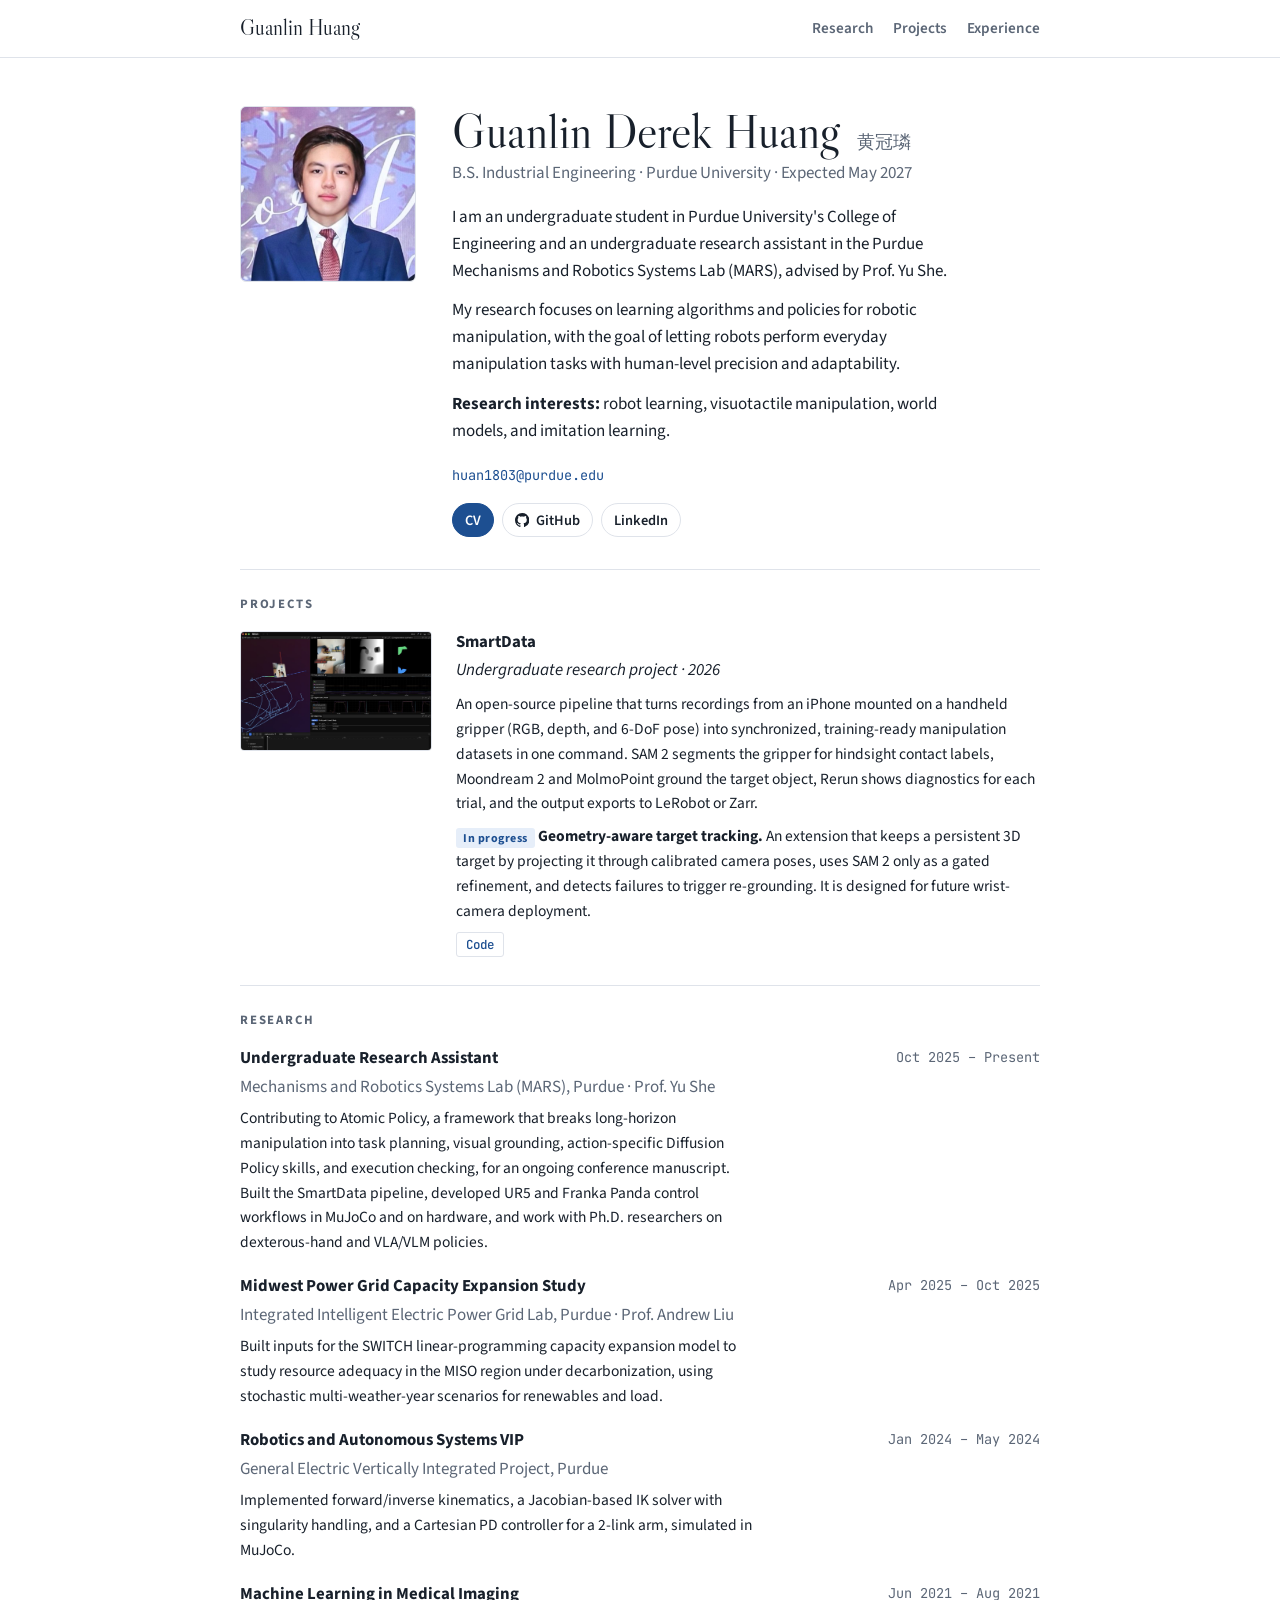
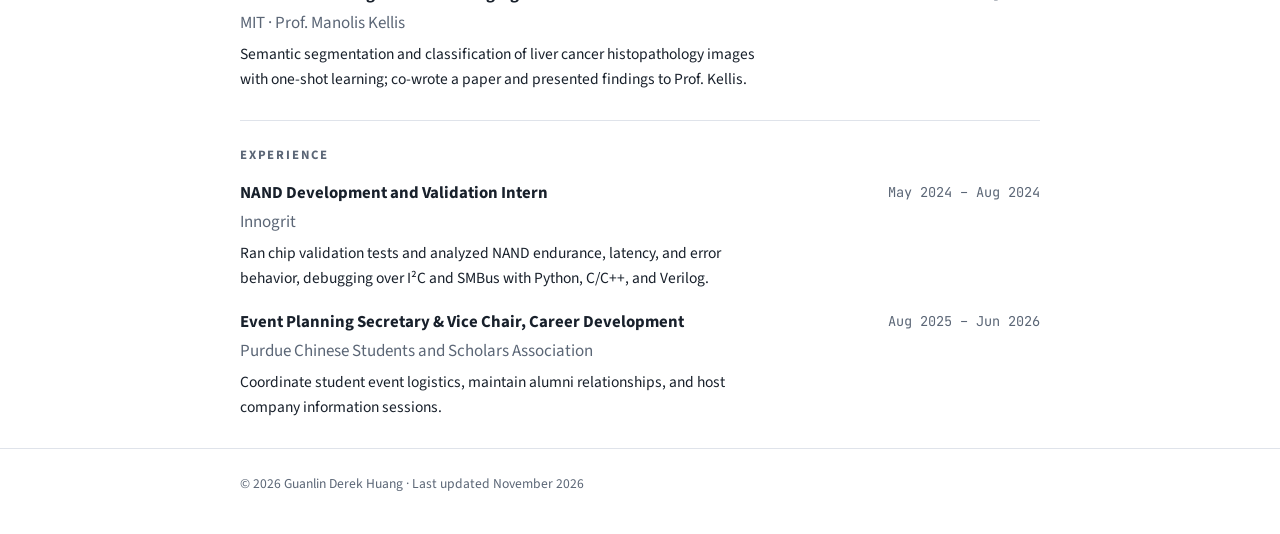
==== index.html @ 4635c509 "Update site from 2026 resume and add SmartData extension Co-Authored-By: Claude Opus 5.5 <noreply@an" ====
<!doctype html>
<html lang="en">
<head>
<meta charset="utf-8">
<meta name="viewport" content="width=device-width, initial-scale=1, viewport-fit=cover">
<title>Guanlin Huang</title>
<meta name="claude:viewport-fit-sides" content="cover">
<meta name="description" content="Guanlin Derek Huang, undergraduate researcher at Purdue working on robot learning for manipulation.">
<link rel="preconnect" href="https://fonts.googleapis.com">
<link rel="preconnect" href="https://fonts.gstatic.com" crossorigin>
<link rel="stylesheet" href="https://fonts.googleapis.com/css2?family=Libre+Caslon+Display&family=Source+Sans+3:ital,wght@0,400;0,600;0,700;1,400&family=JetBrains+Mono:wght@400;500&display=swap">
<style>
/* Layout: one narrow reading column; sticky name bar; profile row (photo | bio); sections stacked with small-caps labels. */
:root {
  --bg: #ffffff;
  --surface: #f3f5f8;
  --ink: #18202b;
  --muted: #5b6676;
  --rule: #dfe3ea;
  --accent: #1d4f91;
  --accent-soft: #e6eef9;
  --display: "Libre Caslon Display", "Iowan Old Style", Georgia, serif;
  --body: "Source Sans 3", "Segoe UI", system-ui, sans-serif;
  --mono: "JetBrains Mono", ui-monospace, Menlo, monospace;
  --col: 52rem;
}
@media (prefers-color-scheme: dark) {
  :root:not([data-theme="light"]) {
    --bg: #11151b; --surface: #1a2029; --ink: #e6eaf0; --muted: #9aa5b5;
    --rule: #2a313c; --accent: #8db4ec; --accent-soft: #1d2a3d; color-scheme: dark;
  }
}
:root[data-theme="dark"] {
  --bg: #11151b; --surface: #1a2029; --ink: #e6eaf0; --muted: #9aa5b5;
  --rule: #2a313c; --accent: #8db4ec; --accent-soft: #1d2a3d; color-scheme: dark;
}

* { box-sizing: border-box; }
html { scroll-behavior: smooth; scroll-padding-top: 4rem; }
@media (prefers-reduced-motion: reduce) { html { scroll-behavior: auto; } }
body {
  margin: 0; background: var(--bg); color: var(--ink);
  font: 400 1.0625rem/1.6 var(--body);
}
a { color: var(--accent); text-decoration: none; }
a:hover { text-decoration: underline; text-underline-offset: 3px; }
a:focus-visible, summary:focus-visible { outline: 2px solid var(--accent); outline-offset: 3px; border-radius: 3px; }

.wrap {
  max-width: var(--col); margin: 0 auto;
  padding-left: max(16px, env(safe-area-inset-left, 0px));
  padding-right: max(16px, env(safe-area-inset-right, 0px));
}

/* Top bar */
body::before { content: ""; position: fixed; inset: 0 0 auto; height: env(safe-area-inset-top, 0px); z-index: 10; background: var(--bg); }
.topbar {
  position: sticky; top: env(safe-area-inset-top, 0px); z-index: 5;
  background: color-mix(in srgb, var(--bg) 92%, transparent);
  backdrop-filter: blur(6px); border-bottom: 1px solid var(--rule);
}
.topbar .wrap { display: flex; align-items: center; justify-content: space-between; gap: 1rem; padding-block: .7rem; flex-wrap: wrap; }
.brand { font-family: var(--display); font-size: 1.35rem; color: var(--ink); }
.brand:hover { text-decoration: none; }
nav ul { display: flex; gap: 1.25rem; list-style: none; margin: 0; padding: 0; flex-wrap: wrap; }
nav a { color: var(--muted); font-size: .95rem; font-weight: 600; }
nav a:hover { color: var(--accent); text-decoration: none; }

/* Profile */
.profile { display: grid; grid-template-columns: 11rem 1fr; gap: 2.25rem; align-items: start; padding-block: 3rem 2rem; }
.photo {
  width: 11rem; max-width: 100%; aspect-ratio: 1 / 1; border-radius: 6px; object-fit: cover;
  background: var(--surface); border: 1px solid var(--rule);
  display: grid; place-items: center; color: var(--muted);
  font: 400 2.6rem var(--display);
}
.profile-text { min-width: 0; }
h1 { font-family: var(--display); font-weight: 400; font-size: clamp(2.2rem, 5vw, 3rem); line-height: 1.05; margin: 0 0 .25rem; text-wrap: balance; }
.native { font-size: 1.1rem; color: var(--muted); margin-left: .35rem; font-family: var(--body); }
.role { color: var(--muted); margin: 0 0 1rem; }
.bio { margin: 0 0 1.25rem; max-width: 65ch; }
.bio p { margin: 0 0 .75rem; }
.contact { font-family: var(--mono); font-size: .85rem; color: var(--muted); margin: 0 0 1rem; }
.links { display: flex; flex-wrap: wrap; gap: .5rem; padding: 0; margin: 0; list-style: none; }
.links a {
  display: inline-flex; align-items: center; gap: .4rem;
  padding: .3rem .75rem; border: 1px solid var(--rule); border-radius: 999px;
  color: var(--ink); font-size: .9rem; font-weight: 600;
}
.links a:hover { border-color: var(--accent); color: var(--accent); text-decoration: none; }
.links svg { width: 1em; height: 1em; fill: currentColor; }
.links .cv { background: var(--accent); border-color: var(--accent); color: var(--bg); }
.links .cv:hover { color: var(--bg); opacity: .9; }

/* Sections */
section { padding-block: 1.75rem; border-top: 1px solid var(--rule); }
h2 {
  font: 700 .8rem/1 var(--body); text-transform: uppercase; letter-spacing: .14em;
  color: var(--muted); margin: 0 0 1.25rem;
}
h3 { font-size: 1.05rem; line-height: 1.35; margin: 0 0 .2rem; text-wrap: balance; }

/* News */
.news { list-style: none; margin: 0; padding: 0; display: grid; gap: .45rem; }
.news li { display: grid; grid-template-columns: 5.5rem 1fr; gap: 1rem; }
.news time { font-family: var(--mono); font-size: .85rem; color: var(--muted); padding-top: .15rem; font-variant-numeric: tabular-nums; }
.news span { min-width: 0; }
details summary { cursor: pointer; color: var(--accent); font-weight: 600; font-size: .9rem; margin-top: .6rem; list-style: none; }
details summary::-webkit-details-marker { display: none; }
details[open] summary .more { display: none; }
details:not([open]) summary .less { display: none; }
details .news { margin-top: .45rem; }

/* Publications + projects */
.entries { display: grid; gap: 1.75rem; }
.entry { display: grid; grid-template-columns: 12rem 1fr; gap: 1.5rem; align-items: start; }
.thumb {
  width: 100%; max-width: 100%; aspect-ratio: 16 / 10; border-radius: 4px; object-fit: cover;
  background:
    repeating-linear-gradient(135deg, transparent 0 10px, color-mix(in srgb, var(--accent) 8%, transparent) 10px 11px),
    var(--surface);
  border: 1px solid var(--rule);
  display: grid; place-items: center; color: var(--muted); font: 500 .75rem var(--mono);
}
.entry > a { display: block; }
.entry-body { min-width: 0; }
.authors { margin: 0; color: var(--muted); font-size: .95rem; }
.authors .me { color: var(--ink); font-weight: 700; }
.venue { margin: .1rem 0 .5rem; font-style: italic; }
.venue .tag { font-style: normal; font-size: .75rem; font-weight: 700; letter-spacing: .04em; color: var(--accent); background: var(--accent-soft); padding: .1rem .45rem; border-radius: 3px; margin-left: .35rem; }
.desc { margin: 0 0 .5rem; font-size: .97rem; }
.desc .tag { font-size: .75rem; font-weight: 700; letter-spacing: .04em; color: var(--accent); background: var(--accent-soft); padding: .1rem .45rem; border-radius: 3px; }
.btns { display: flex; flex-wrap: wrap; gap: .4rem; }
.btns a { font: 500 .78rem var(--mono); padding: .2rem .55rem; border: 1px solid var(--rule); border-radius: 3px; }
.btns a:hover { border-color: var(--accent); text-decoration: none; }
.sub { font-weight: 600; font-size: .95rem; margin: 0 0 1rem; color: var(--ink); }
.sub + .entries + .sub { margin-top: 2rem; }

/* Experience */
.timeline { list-style: none; margin: 0; padding: 0; display: grid; gap: 1.25rem; }
.timeline li { display: grid; grid-template-columns: 1fr auto; gap: .1rem 1rem; }
.timeline .when { font-family: var(--mono); font-size: .85rem; color: var(--muted); font-variant-numeric: tabular-nums; white-space: nowrap; }
.timeline .org { color: var(--muted); grid-column: 1 / -1; margin: 0; }
.timeline .what { grid-column: 1 / -1; margin: .2rem 0 0; font-size: .97rem; max-width: 65ch; }

footer { border-top: 1px solid var(--rule); padding-block: 1.5rem 2.5rem; color: var(--muted); font-size: .85rem; }

@media (max-width: 640px) {
  .profile { grid-template-columns: 1fr; gap: 1.25rem; padding-block: 2rem 1.5rem; }
  .photo { width: 8rem; }
  .entry { grid-template-columns: 1fr; gap: .75rem; }
  .thumb { max-width: 20rem; }
  .news li { grid-template-columns: 1fr; gap: 0; }
  nav ul { gap: .9rem; }
}
</style>
</head>
<body>

<header class="topbar">
  <div class="wrap">
    <a class="brand" href="#top">Guanlin Huang</a>
    <nav aria-label="Sections">
      <ul>
        <li><a href="#research">Research</a></li>
        <li><a href="#projects">Projects</a></li>
        <li><a href="#experience">Experience</a></li>
      </ul>
    </nav>
  </div>
</header>

<main class="wrap" id="top">
  <div class="profile">
    <img class="photo" src="assets/photo.jpg" alt="Guanlin Derek Huang">
    <div class="profile-text">
      <h1>Guanlin Derek Huang <span class="native">黄冠璘</span></h1>
      <p class="role">B.S. Industrial Engineering · Purdue University · Expected May 2027</p>
      <div class="bio">
        <p>I am an undergraduate student in Purdue University's College of Engineering and an undergraduate research assistant in the Purdue Mechanisms and Robotics Systems Lab (MARS), advised by Prof. Yu She.</p>
        <p>My research focuses on learning algorithms and policies for robotic manipulation, with the goal of letting robots perform everyday manipulation tasks with human-level precision and adaptability.</p>
        <p><strong>Research interests:</strong> robot learning, visuotactile manipulation, world models, and imitation learning.</p>
      </div>
      <p class="contact"><a href="mailto:huan1803@purdue.edu">huan1803@purdue.edu</a></p>
      <ul class="links">
        <li><a class="cv" href="assets/cv.pdf">CV</a></li>
        <li><a href="https://github.com/GuanlinDerekHuang">
          <svg viewBox="0 0 16 16" aria-hidden="true"><path d="M8 0C3.58 0 0 3.58 0 8c0 3.54 2.29 6.53 5.47 7.59.4.07.55-.17.55-.38 0-.19-.01-.82-.01-1.49-2.01.37-2.53-.49-2.69-.94-.09-.23-.48-.94-.82-1.13-.28-.15-.68-.52-.01-.53.63-.01 1.08.58 1.23.82.72 1.21 1.87.87 2.33.66.07-.52.28-.87.51-1.07-1.78-.2-3.64-.89-3.64-3.95 0-.87.31-1.59.82-2.15-.08-.2-.36-1.02.08-2.12 0 0 .67-.21 2.2.82.64-.18 1.32-.27 2-.27s1.36.09 2 .27c1.53-1.04 2.2-.82 2.2-.82.44 1.1.16 1.92.08 2.12.51.56.82 1.27.82 2.15 0 3.07-1.87 3.75-3.65 3.95.29.25.54.73.54 1.48 0 1.07-.01 1.93-.01 2.2 0 .21.15.46.55.38A8.01 8.01 0 0 0 16 8c0-4.42-3.58-8-8-8Z"/></svg>
          GitHub</a></li>
        <li><a href="https://www.linkedin.com/in/guanlin-derek-huang/">LinkedIn</a></li>
      </ul>
    </div>
  </div>

  <section id="projects">
    <h2>Projects</h2>
    <div class="entries">
      <article class="entry">
        <a href="https://github.com/GuanlinDerekHuang/SmartData"><img class="thumb" src="assets/smartdata.jpg" alt="SmartData Rerun viewer showing 3D trajectory, RGB with object labels, depth, segmentation, and gripper signals"></a>
        <div class="entry-body">
          <h3>SmartData</h3>
          <p class="venue">Undergraduate research project · 2026</p>
          <p class="desc">An open-source pipeline that turns recordings from an iPhone mounted on a handheld gripper (RGB, depth, and 6-DoF pose) into synchronized, training-ready manipulation datasets in one command. SAM 2 segments the gripper for hindsight contact labels, Moondream 2 and MolmoPoint ground the target object, Rerun shows diagnostics for each trial, and the output exports to LeRobot or Zarr.</p>
          <p class="desc"><span class="tag">In progress</span> <strong>Geometry-aware target tracking.</strong> An extension that keeps a persistent 3D target by projecting it through calibrated camera poses, uses SAM 2 only as a gated refinement, and detects failures to trigger re-grounding. It is designed for future wrist-camera deployment.</p>
          <div class="btns"><a href="https://github.com/GuanlinDerekHuang/SmartData">Code</a></div>
        </div>
      </article>
    </div>
  </section>

  <section id="research">
    <h2>Research</h2>
    <ul class="timeline">
      <li>
        <h3>Undergraduate Research Assistant</h3><span class="when">Oct 2025 – Present</span>
        <p class="org">Mechanisms and Robotics Systems Lab (MARS), Purdue · Prof. Yu She</p>
        <p class="what">Contributing to Atomic Policy, a framework that breaks long-horizon manipulation into task planning, visual grounding, action-specific Diffusion Policy skills, and execution checking, for an ongoing conference manuscript. Built the SmartData pipeline, developed UR5 and Franka Panda control workflows in MuJoCo and on hardware, and work with Ph.D. researchers on dexterous-hand and VLA/VLM policies.</p>
      </li>
      <li>
        <h3>Midwest Power Grid Capacity Expansion Study</h3><span class="when">Apr 2025 – Oct 2025</span>
        <p class="org">Integrated Intelligent Electric Power Grid Lab, Purdue · Prof. Andrew Liu</p>
        <p class="what">Built inputs for the SWITCH linear-programming capacity expansion model to study resource adequacy in the MISO region under decarbonization, using stochastic multi-weather-year scenarios for renewables and load.</p>
      </li>
      <li>
        <h3>Robotics and Autonomous Systems VIP</h3><span class="when">Jan 2024 – May 2024</span>
        <p class="org">General Electric Vertically Integrated Project, Purdue</p>
        <p class="what">Implemented forward/inverse kinematics, a Jacobian-based IK solver with singularity handling, and a Cartesian PD controller for a 2-link arm, simulated in MuJoCo.</p>
      </li>
      <li>
        <h3>Machine Learning in Medical Imaging</h3><span class="when">Jun 2021 – Aug 2021</span>
        <p class="org">MIT · Prof. Manolis Kellis</p>
        <p class="what">Semantic segmentation and classification of liver cancer histopathology images with one-shot learning; co-wrote a paper and presented findings to Prof. Kellis.</p>
      </li>
      
    </ul>
  </section>

  <!-- <section id="projects">
    <h2>Projects</h2>
    <div class="entries">
      <article class="entry">
        <a href="https://github.com/GuanlinDerekHuang/SmartData"><img class="thumb" src="assets/smartdata.jpg" alt="SmartData Rerun viewer showing 3D trajectory, RGB with object labels, depth, segmentation, and gripper signals"></a>
        <div class="entry-body">
          <h3>SmartData</h3>
          <p class="venue">Undergraduate research project · 2026</p>
          <p class="desc">A pipeline that turns recordings from an iPhone mounted on a handheld two-finger gripper into labeled, synchronized datasets for imitation learning. It reproduces the data collection and labeling stage of Contact-Anchored Policies (CAP): SAM 2 tracks the gripper and object, Moondream 2 grounds the target, Rerun visualizes each trial, and the output is a LeRobot dataset for training a VQ-BeT policy.</p>
          <div class="btns"><a href="https://github.com/GuanlinDerekHuang/SmartData">Code</a></div>
        </div>
      </article>
    </div>
  </section> -->

  <section id="experience">
    <h2>Experience</h2>
    <ul class="timeline">
      <li>
        <h3>NAND Development and Validation Intern</h3><span class="when">May 2024 – Aug 2024</span>
        <p class="org">Innogrit</p>
        <p class="what">Ran chip validation tests and analyzed NAND endurance, latency, and error behavior, debugging over I²C and SMBus with Python, C/C++, and Verilog.</p>
      </li>
      <li>
        <h3>Event Planning Secretary &amp; Vice Chair, Career Development</h3><span class="when">Aug 2025 – Jun 2026</span>
        <p class="org">Purdue Chinese Students and Scholars Association</p>
        <p class="what">Coordinate student event logistics, maintain alumni relationships, and host company information sessions.</p>
      </li>
    </ul>
  </section>
</main>

<footer>
  <div class="wrap">© 2026 Guanlin Derek Huang · Last updated November 2026</div>
</footer>
</body>
</html>
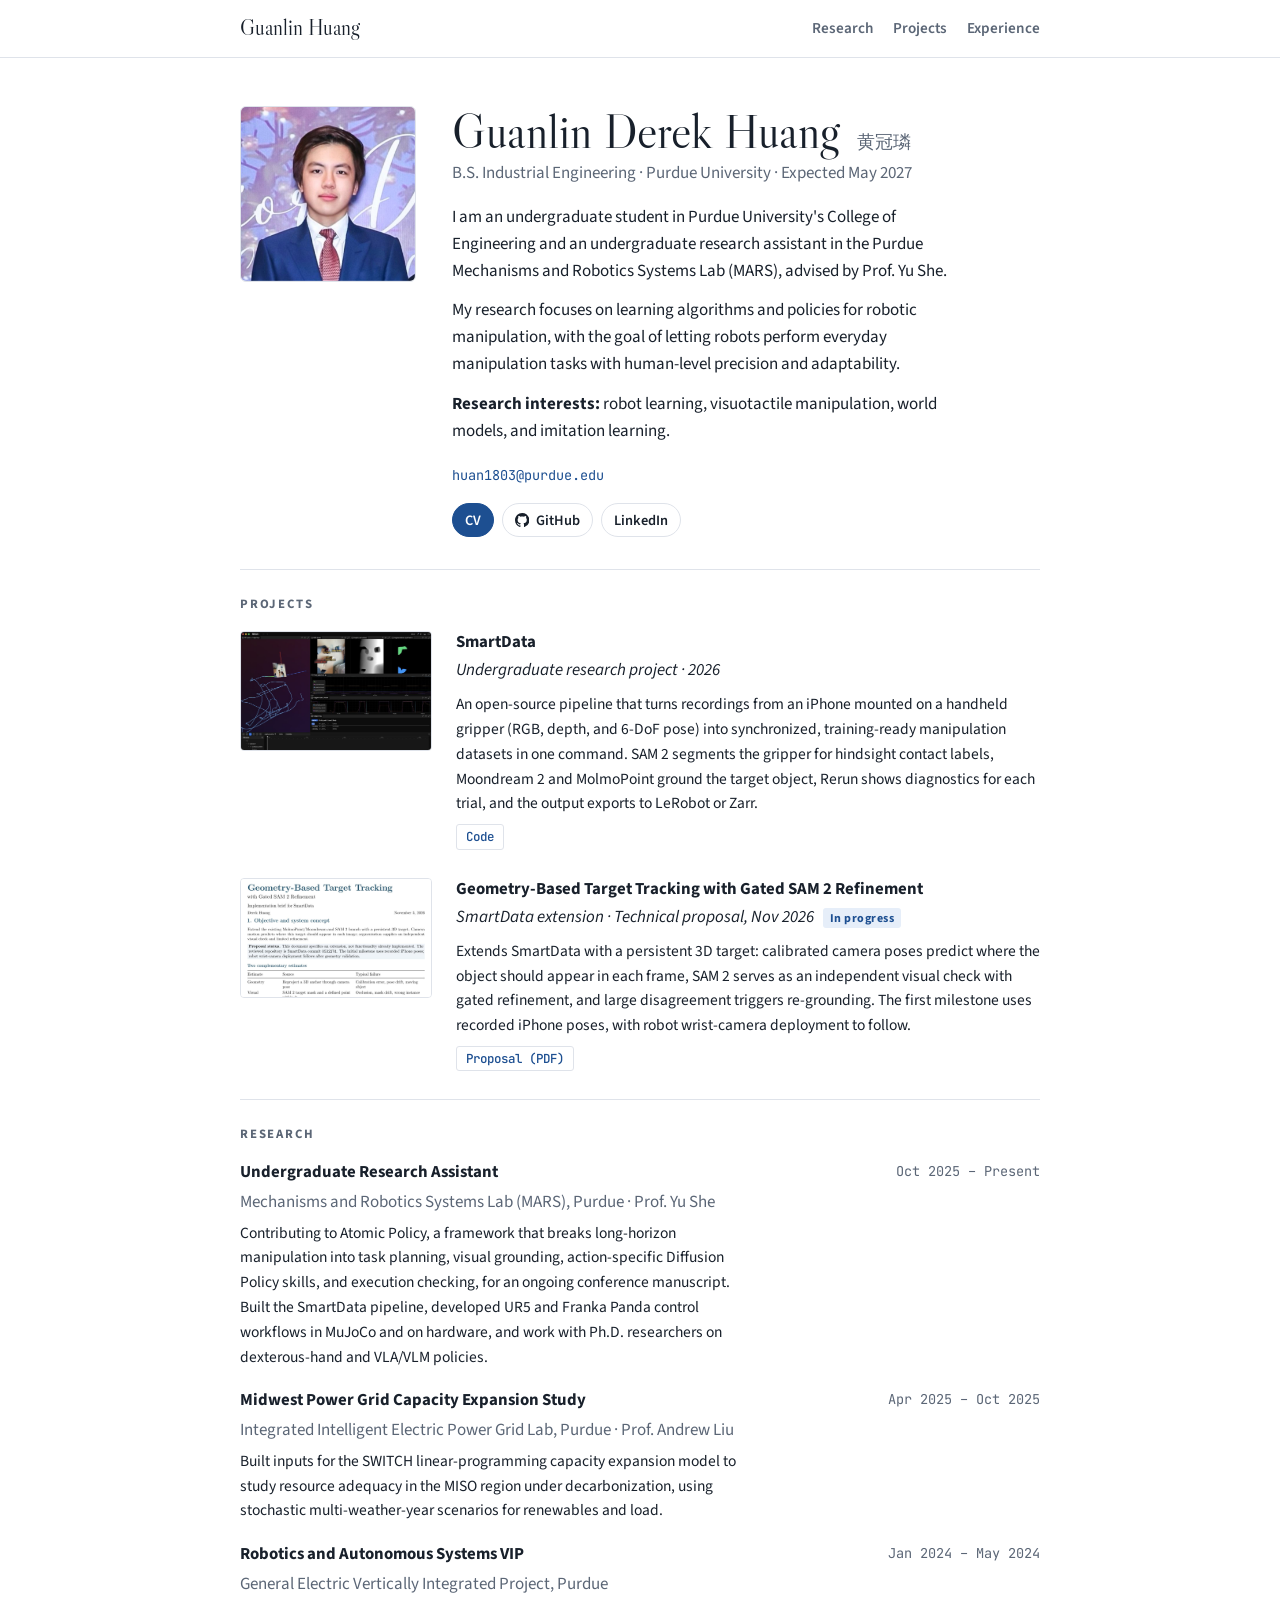
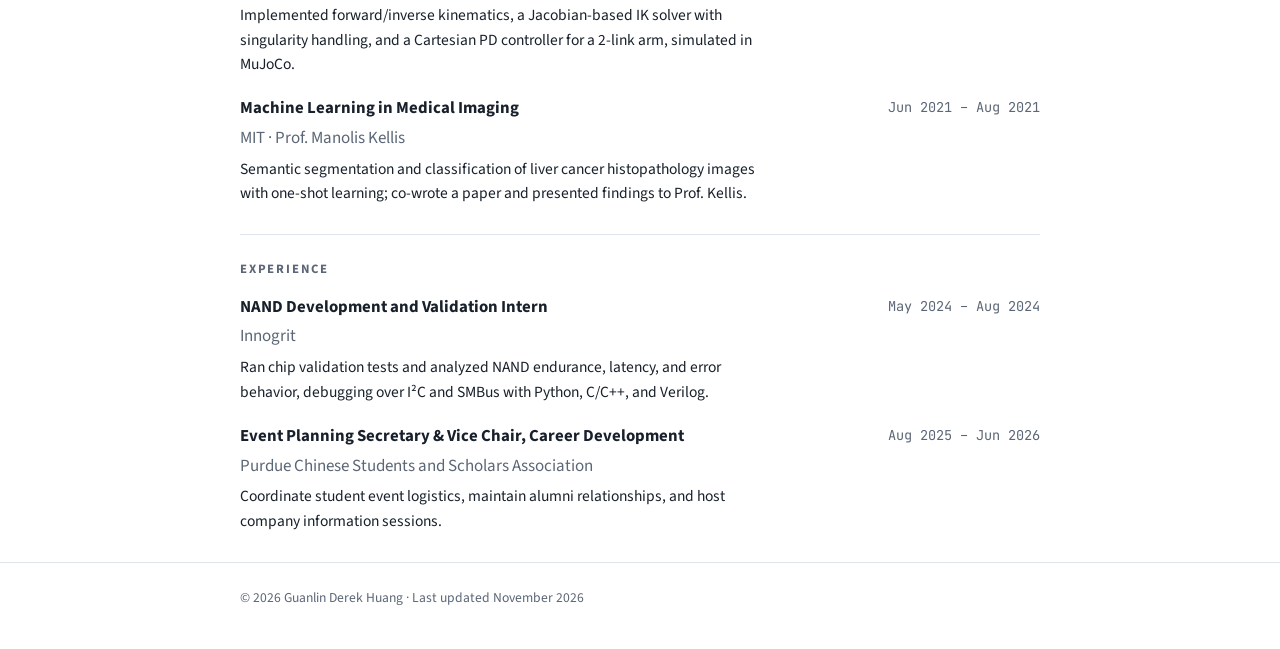
==== commit 04688bcc: "Add SmartData geometry tracking proposal as its own project Co-Authored-By: Claude Opus 5.5 <noreply" ====
--- a/index.html
+++ b/index.html
@@ -201,8 +201,16 @@
           <h3>SmartData</h3>
           <p class="venue">Undergraduate research project · 2026</p>
           <p class="desc">An open-source pipeline that turns recordings from an iPhone mounted on a handheld gripper (RGB, depth, and 6-DoF pose) into synchronized, training-ready manipulation datasets in one command. SAM 2 segments the gripper for hindsight contact labels, Moondream 2 and MolmoPoint ground the target object, Rerun shows diagnostics for each trial, and the output exports to LeRobot or Zarr.</p>
-          <p class="desc"><span class="tag">In progress</span> <strong>Geometry-aware target tracking.</strong> An extension that keeps a persistent 3D target by projecting it through calibrated camera poses, uses SAM 2 only as a gated refinement, and detects failures to trigger re-grounding. It is designed for future wrist-camera deployment.</p>
           <div class="btns"><a href="https://github.com/GuanlinDerekHuang/SmartData">Code</a></div>
+        </div>
+      </article>
+      <article class="entry">
+        <a href="assets/smartdata-geometry-tracking.pdf"><img class="thumb" src="assets/smartdata-geometry-tracking.jpg" alt="First page of the proposal Geometry-Based Target Tracking with Gated SAM 2 Refinement"></a>
+        <div class="entry-body">
+          <h3>Geometry-Based Target Tracking with Gated SAM 2 Refinement</h3>
+          <p class="venue">SmartData extension · Technical proposal, Nov 2026 <span class="tag">In progress</span></p>
+          <p class="desc">Extends SmartData with a persistent 3D target: calibrated camera poses predict where the object should appear in each frame, SAM 2 serves as an independent visual check with gated refinement, and large disagreement triggers re-grounding. The first milestone uses recorded iPhone poses, with robot wrist-camera deployment to follow.</p>
+          <div class="btns"><a href="assets/smartdata-geometry-tracking.pdf">Proposal (PDF)</a></div>
         </div>
       </article>
     </div>
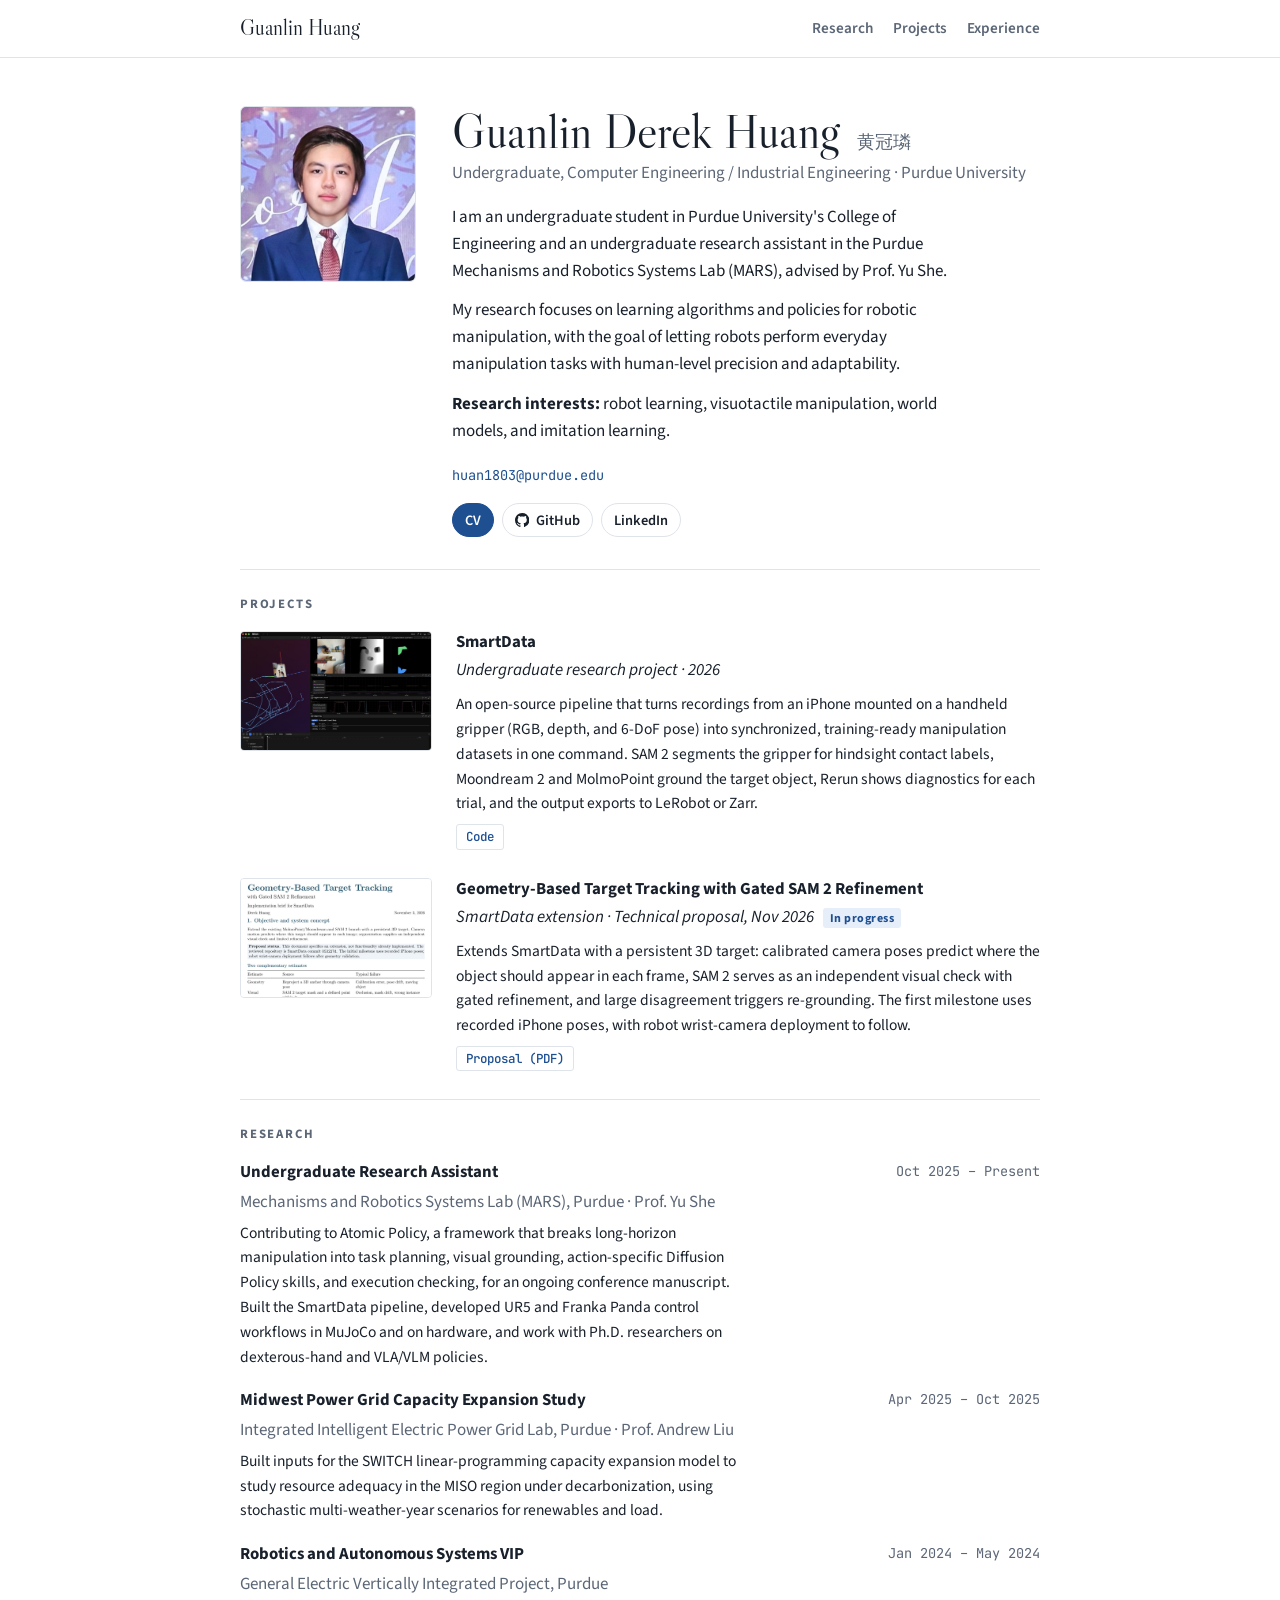
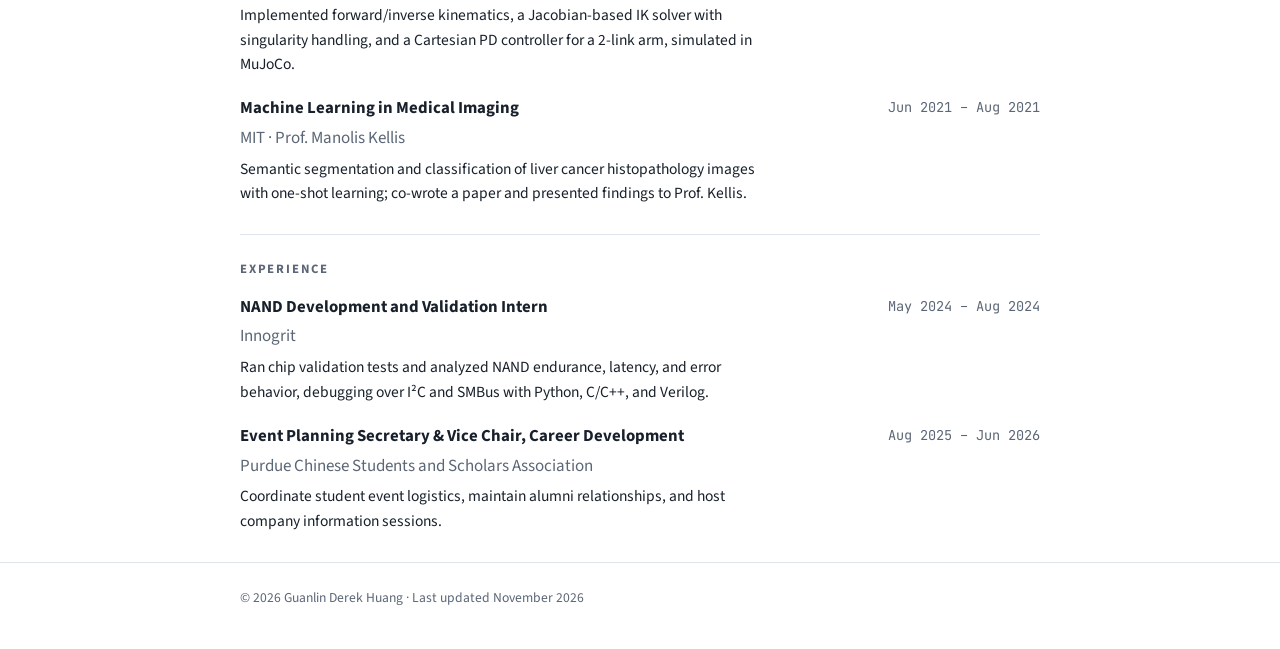
==== commit 2d2a791a: "Keep original major line in header Co-Authored-By: Claude Opus 5.5 <noreply@anthropic.com> Claude-Se" ====
--- a/index.html
+++ b/index.html
@@ -175,7 +175,7 @@
     <img class="photo" src="assets/photo.jpg" alt="Guanlin Derek Huang">
     <div class="profile-text">
       <h1>Guanlin Derek Huang <span class="native">黄冠璘</span></h1>
-      <p class="role">B.S. Industrial Engineering · Purdue University · Expected May 2027</p>
+      <p class="role">Undergraduate, Computer Engineering / Industrial Engineering · Purdue University</p>
       <div class="bio">
         <p>I am an undergraduate student in Purdue University's College of Engineering and an undergraduate research assistant in the Purdue Mechanisms and Robotics Systems Lab (MARS), advised by Prof. Yu She.</p>
         <p>My research focuses on learning algorithms and policies for robotic manipulation, with the goal of letting robots perform everyday manipulation tasks with human-level precision and adaptability.</p>
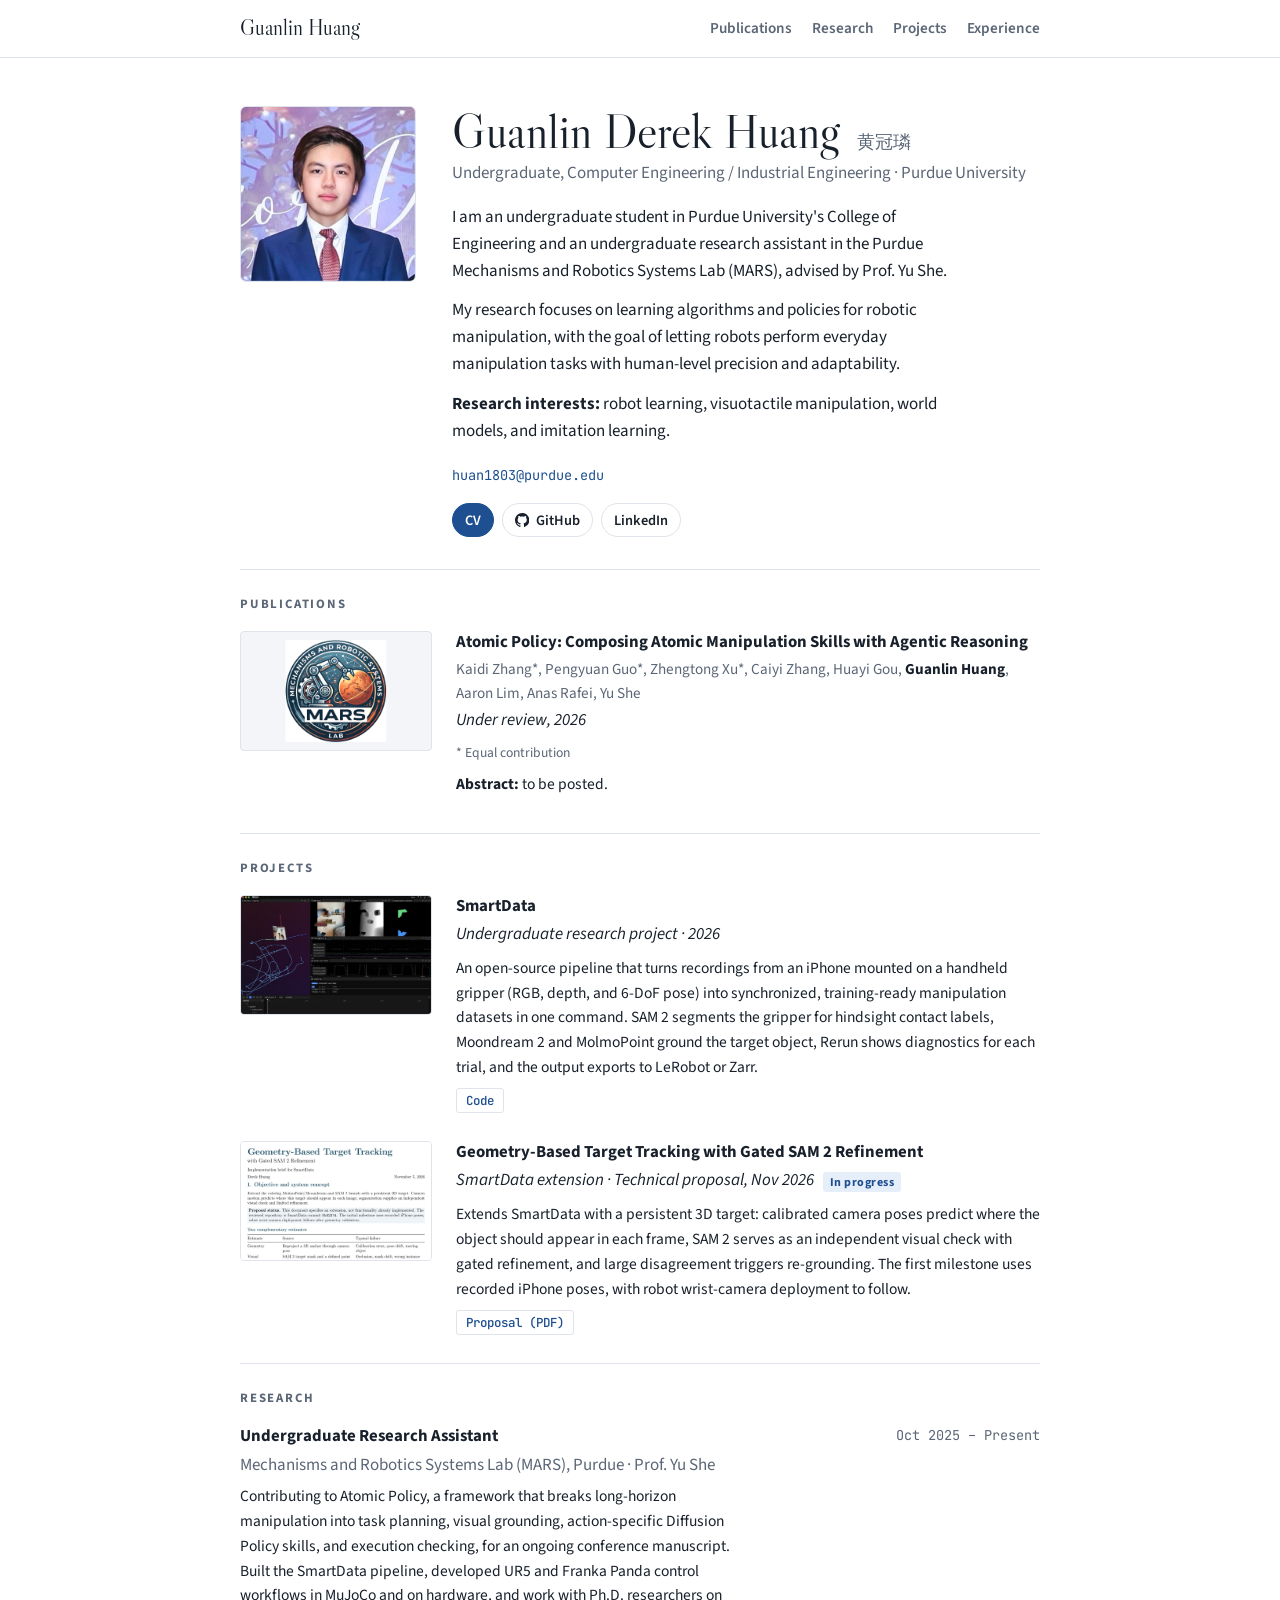
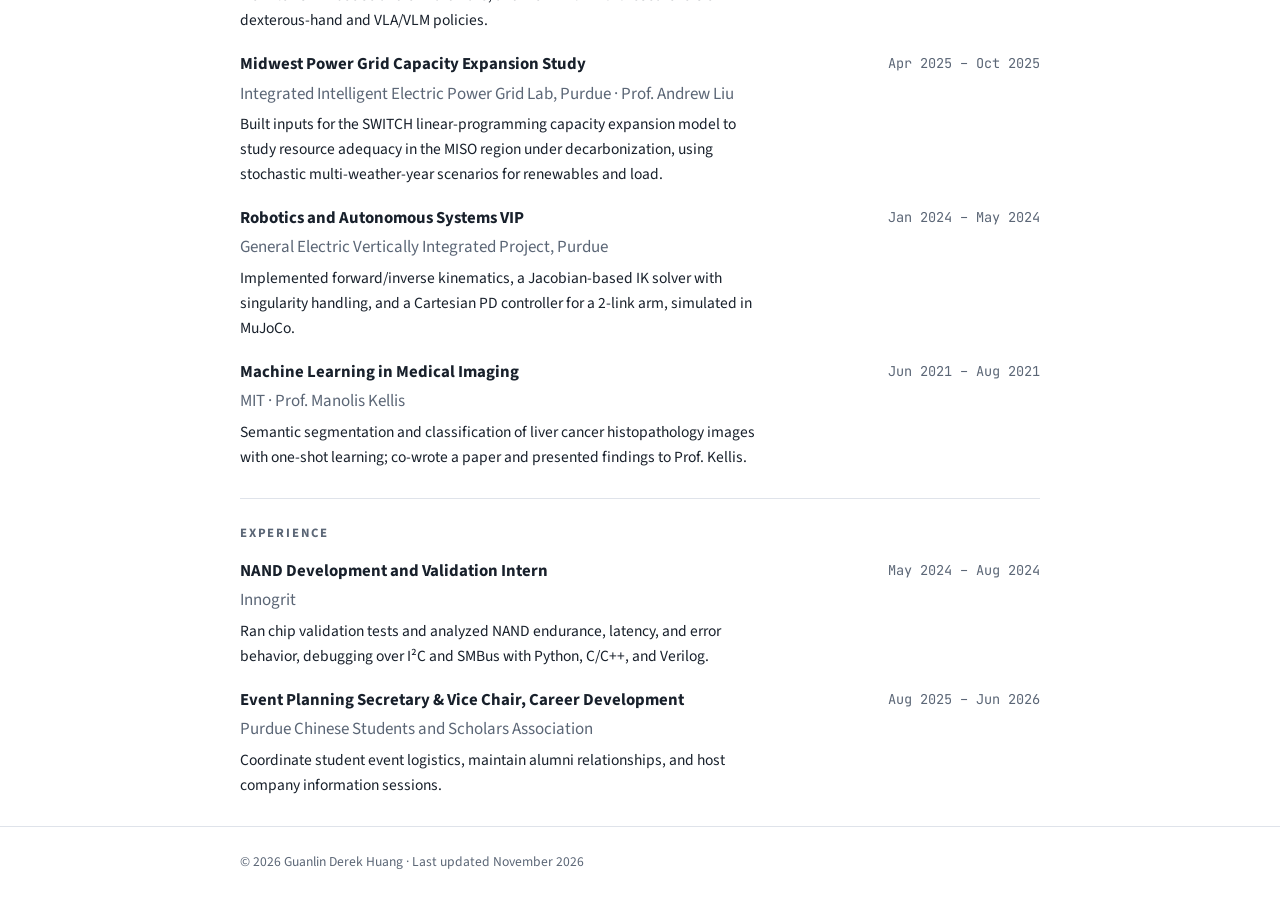
==== commit 0f2384ba: "Add Publications section with Atomic Policy Co-Authored-By: Claude Opus 5.5 <noreply@anthropic.com> " ====
--- a/index.html
+++ b/index.html
@@ -129,6 +129,8 @@
 .venue { margin: .1rem 0 .5rem; font-style: italic; }
 .venue .tag { font-style: normal; font-size: .75rem; font-weight: 700; letter-spacing: .04em; color: var(--accent); background: var(--accent-soft); padding: .1rem .45rem; border-radius: 3px; margin-left: .35rem; }
 .desc { margin: 0 0 .5rem; font-size: .97rem; }
+.thumb.logo { background: var(--surface); object-fit: contain; }
+.note { margin: 0 0 .5rem; font-size: .85rem; color: var(--muted); }
 .desc .tag { font-size: .75rem; font-weight: 700; letter-spacing: .04em; color: var(--accent); background: var(--accent-soft); padding: .1rem .45rem; border-radius: 3px; }
 .btns { display: flex; flex-wrap: wrap; gap: .4rem; }
 .btns a { font: 500 .78rem var(--mono); padding: .2rem .55rem; border: 1px solid var(--rule); border-radius: 3px; }
@@ -162,6 +164,7 @@
     <a class="brand" href="#top">Guanlin Huang</a>
     <nav aria-label="Sections">
       <ul>
+        <li><a href="#publications">Publications</a></li>
         <li><a href="#research">Research</a></li>
         <li><a href="#projects">Projects</a></li>
         <li><a href="#experience">Experience</a></li>
@@ -191,6 +194,22 @@
       </ul>
     </div>
   </div>
+
+  <section id="publications">
+    <h2>Publications</h2>
+    <div class="entries">
+      <article class="entry">
+        <img class="thumb logo" src="assets/atomic-policy.png" alt="Mechanisms and Robotic Systems (MARS) Lab logo">
+        <div class="entry-body">
+          <h3>Atomic Policy: Composing Atomic Manipulation Skills with Agentic Reasoning</h3>
+          <p class="authors">Kaidi Zhang*, Pengyuan Guo*, Zhengtong Xu*, Caiyi Zhang, Huayi Gou, <span class="me">Guanlin Huang</span>, Aaron Lim, Anas Rafei, Yu She</p>
+          <p class="venue">Under review, 2026</p>
+          <p class="note">* Equal contribution</p>
+          <p class="desc"><strong>Abstract:</strong> to be posted.</p>
+        </div>
+      </article>
+    </div>
+  </section>
 
   <section id="projects">
     <h2>Projects</h2>
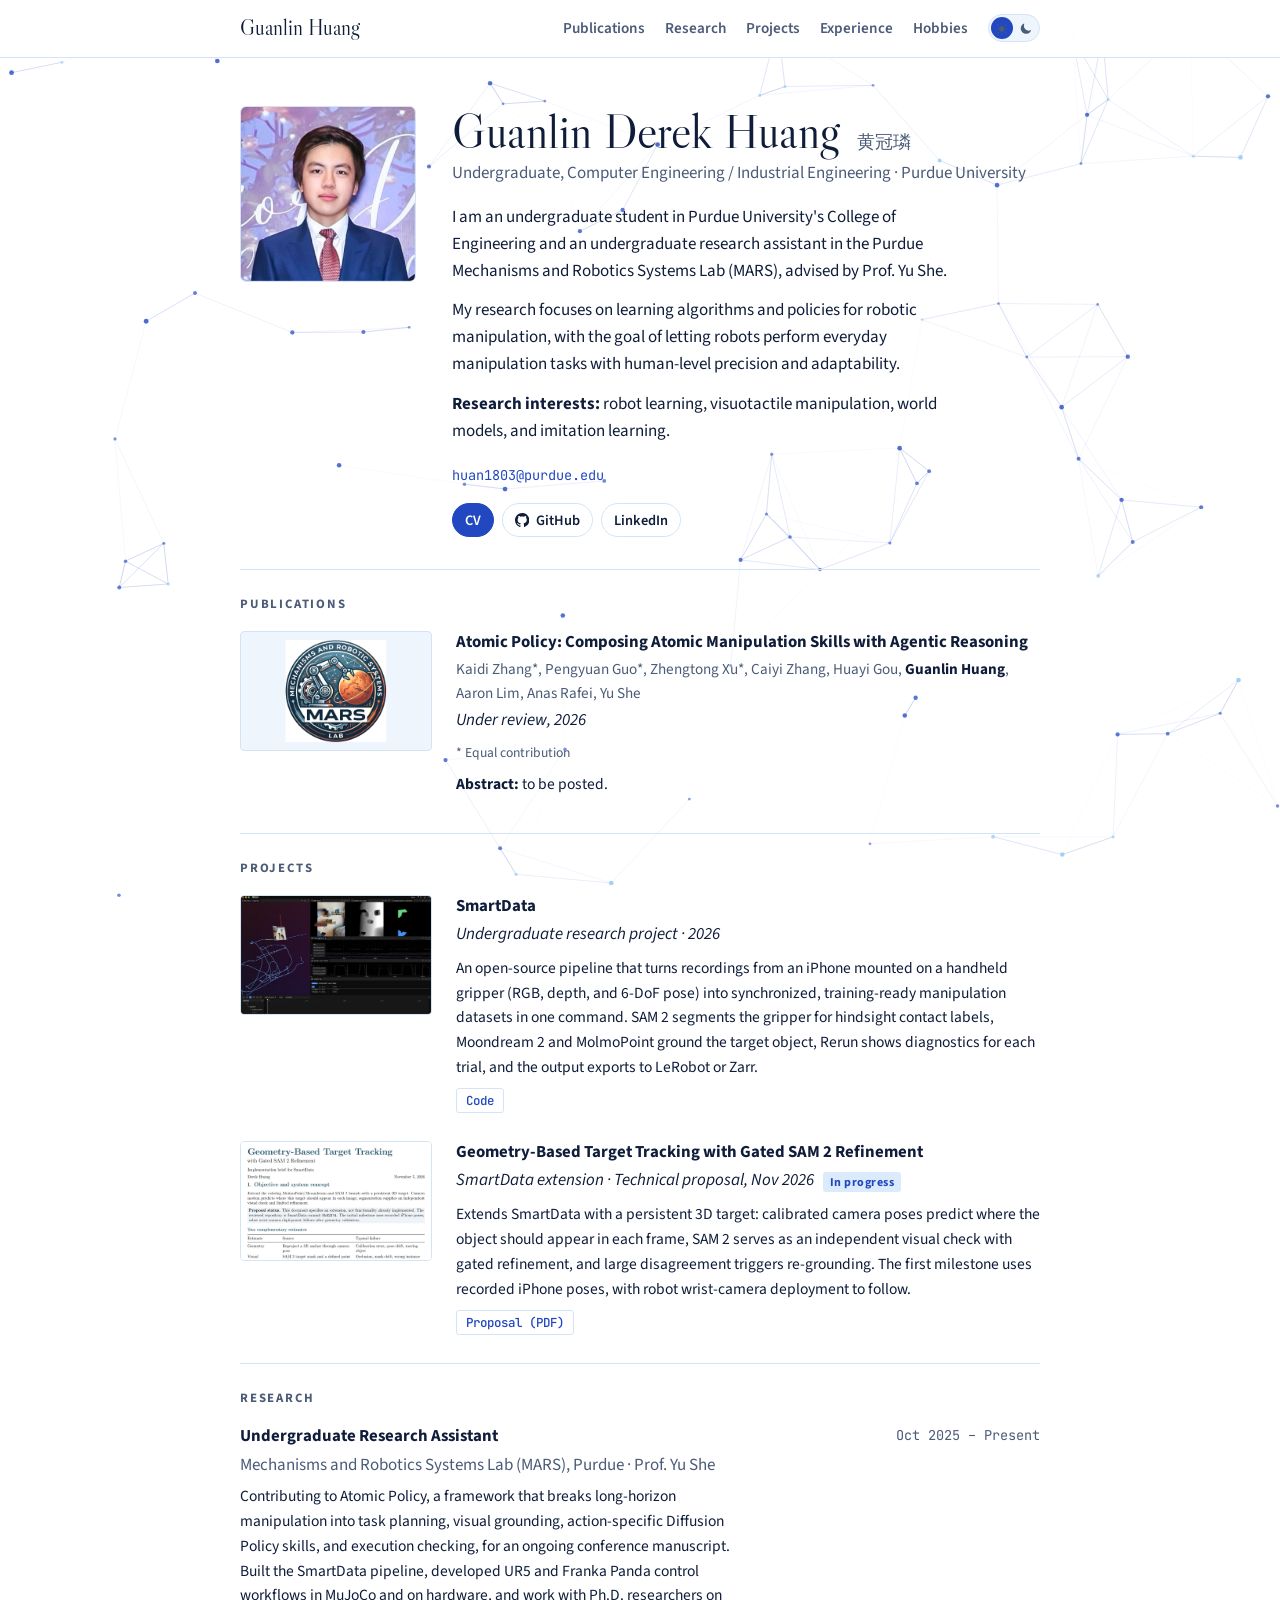
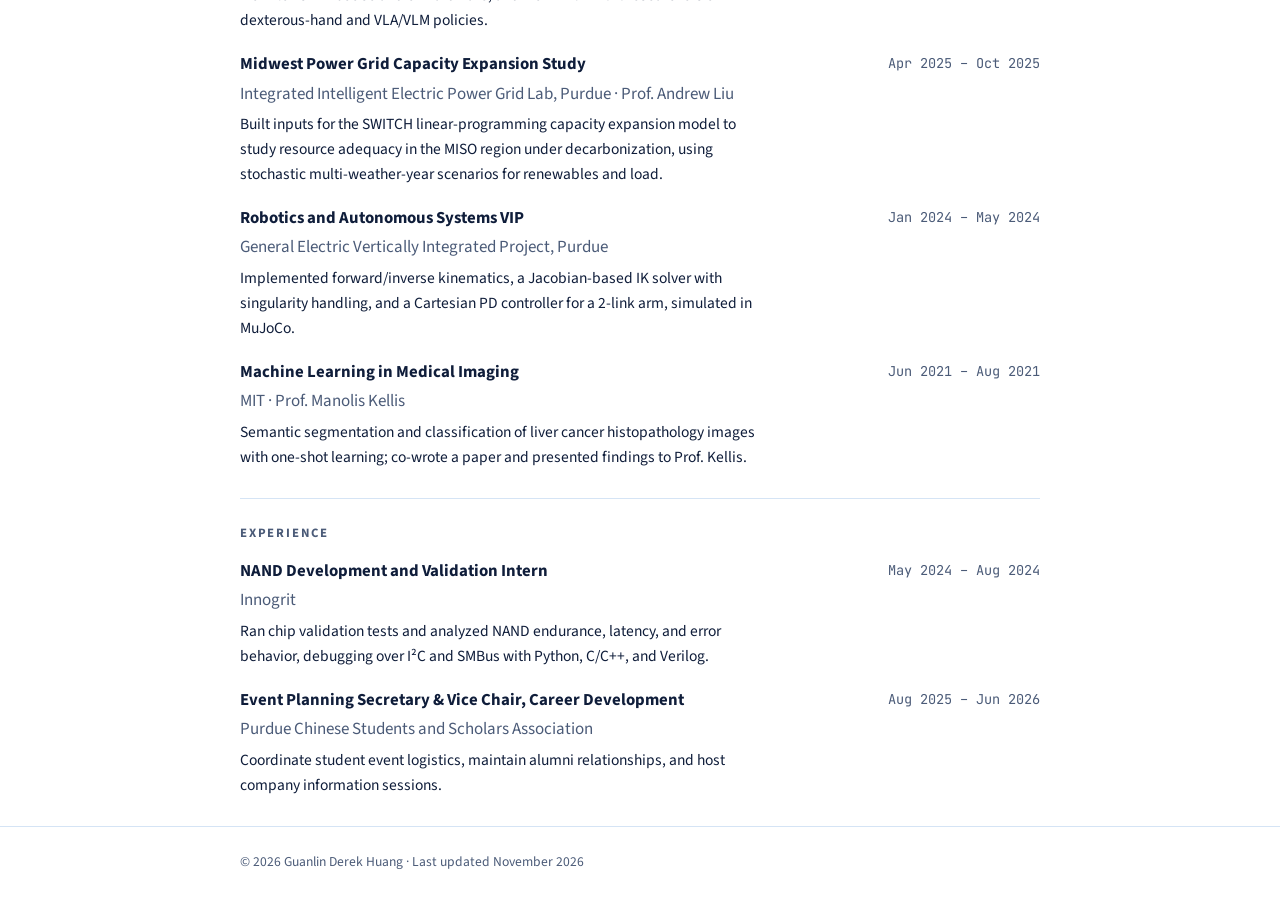
==== commit 8f23948f: "Add Purdue dark / blue light themes, toggle, interactive background, Hobbies page Co-Authored-By: Cl" ====
--- a/index.html
+++ b/index.html
@@ -9,167 +9,39 @@
 <link rel="preconnect" href="https://fonts.googleapis.com">
 <link rel="preconnect" href="https://fonts.gstatic.com" crossorigin>
 <link rel="stylesheet" href="https://fonts.googleapis.com/css2?family=Libre+Caslon+Display&family=Source+Sans+3:ital,wght@0,400;0,600;0,700;1,400&family=JetBrains+Mono:wght@400;500&display=swap">
-<style>
-/* Layout: one narrow reading column; sticky name bar; profile row (photo | bio); sections stacked with small-caps labels. */
-:root {
-  --bg: #ffffff;
-  --surface: #f3f5f8;
-  --ink: #18202b;
-  --muted: #5b6676;
-  --rule: #dfe3ea;
-  --accent: #1d4f91;
-  --accent-soft: #e6eef9;
-  --display: "Libre Caslon Display", "Iowan Old Style", Georgia, serif;
-  --body: "Source Sans 3", "Segoe UI", system-ui, sans-serif;
-  --mono: "JetBrains Mono", ui-monospace, Menlo, monospace;
-  --col: 52rem;
-}
-@media (prefers-color-scheme: dark) {
-  :root:not([data-theme="light"]) {
-    --bg: #11151b; --surface: #1a2029; --ink: #e6eaf0; --muted: #9aa5b5;
-    --rule: #2a313c; --accent: #8db4ec; --accent-soft: #1d2a3d; color-scheme: dark;
-  }
-}
-:root[data-theme="dark"] {
-  --bg: #11151b; --surface: #1a2029; --ink: #e6eaf0; --muted: #9aa5b5;
-  --rule: #2a313c; --accent: #8db4ec; --accent-soft: #1d2a3d; color-scheme: dark;
-}
-
-* { box-sizing: border-box; }
-html { scroll-behavior: smooth; scroll-padding-top: 4rem; }
-@media (prefers-reduced-motion: reduce) { html { scroll-behavior: auto; } }
-body {
-  margin: 0; background: var(--bg); color: var(--ink);
-  font: 400 1.0625rem/1.6 var(--body);
-}
-a { color: var(--accent); text-decoration: none; }
-a:hover { text-decoration: underline; text-underline-offset: 3px; }
-a:focus-visible, summary:focus-visible { outline: 2px solid var(--accent); outline-offset: 3px; border-radius: 3px; }
-
-.wrap {
-  max-width: var(--col); margin: 0 auto;
-  padding-left: max(16px, env(safe-area-inset-left, 0px));
-  padding-right: max(16px, env(safe-area-inset-right, 0px));
-}
-
-/* Top bar */
-body::before { content: ""; position: fixed; inset: 0 0 auto; height: env(safe-area-inset-top, 0px); z-index: 10; background: var(--bg); }
-.topbar {
-  position: sticky; top: env(safe-area-inset-top, 0px); z-index: 5;
-  background: color-mix(in srgb, var(--bg) 92%, transparent);
-  backdrop-filter: blur(6px); border-bottom: 1px solid var(--rule);
-}
-.topbar .wrap { display: flex; align-items: center; justify-content: space-between; gap: 1rem; padding-block: .7rem; flex-wrap: wrap; }
-.brand { font-family: var(--display); font-size: 1.35rem; color: var(--ink); }
-.brand:hover { text-decoration: none; }
-nav ul { display: flex; gap: 1.25rem; list-style: none; margin: 0; padding: 0; flex-wrap: wrap; }
-nav a { color: var(--muted); font-size: .95rem; font-weight: 600; }
-nav a:hover { color: var(--accent); text-decoration: none; }
-
-/* Profile */
-.profile { display: grid; grid-template-columns: 11rem 1fr; gap: 2.25rem; align-items: start; padding-block: 3rem 2rem; }
-.photo {
-  width: 11rem; max-width: 100%; aspect-ratio: 1 / 1; border-radius: 6px; object-fit: cover;
-  background: var(--surface); border: 1px solid var(--rule);
-  display: grid; place-items: center; color: var(--muted);
-  font: 400 2.6rem var(--display);
-}
-.profile-text { min-width: 0; }
-h1 { font-family: var(--display); font-weight: 400; font-size: clamp(2.2rem, 5vw, 3rem); line-height: 1.05; margin: 0 0 .25rem; text-wrap: balance; }
-.native { font-size: 1.1rem; color: var(--muted); margin-left: .35rem; font-family: var(--body); }
-.role { color: var(--muted); margin: 0 0 1rem; }
-.bio { margin: 0 0 1.25rem; max-width: 65ch; }
-.bio p { margin: 0 0 .75rem; }
-.contact { font-family: var(--mono); font-size: .85rem; color: var(--muted); margin: 0 0 1rem; }
-.links { display: flex; flex-wrap: wrap; gap: .5rem; padding: 0; margin: 0; list-style: none; }
-.links a {
-  display: inline-flex; align-items: center; gap: .4rem;
-  padding: .3rem .75rem; border: 1px solid var(--rule); border-radius: 999px;
-  color: var(--ink); font-size: .9rem; font-weight: 600;
-}
-.links a:hover { border-color: var(--accent); color: var(--accent); text-decoration: none; }
-.links svg { width: 1em; height: 1em; fill: currentColor; }
-.links .cv { background: var(--accent); border-color: var(--accent); color: var(--bg); }
-.links .cv:hover { color: var(--bg); opacity: .9; }
-
-/* Sections */
-section { padding-block: 1.75rem; border-top: 1px solid var(--rule); }
-h2 {
-  font: 700 .8rem/1 var(--body); text-transform: uppercase; letter-spacing: .14em;
-  color: var(--muted); margin: 0 0 1.25rem;
-}
-h3 { font-size: 1.05rem; line-height: 1.35; margin: 0 0 .2rem; text-wrap: balance; }
-
-/* News */
-.news { list-style: none; margin: 0; padding: 0; display: grid; gap: .45rem; }
-.news li { display: grid; grid-template-columns: 5.5rem 1fr; gap: 1rem; }
-.news time { font-family: var(--mono); font-size: .85rem; color: var(--muted); padding-top: .15rem; font-variant-numeric: tabular-nums; }
-.news span { min-width: 0; }
-details summary { cursor: pointer; color: var(--accent); font-weight: 600; font-size: .9rem; margin-top: .6rem; list-style: none; }
-details summary::-webkit-details-marker { display: none; }
-details[open] summary .more { display: none; }
-details:not([open]) summary .less { display: none; }
-details .news { margin-top: .45rem; }
-
-/* Publications + projects */
-.entries { display: grid; gap: 1.75rem; }
-.entry { display: grid; grid-template-columns: 12rem 1fr; gap: 1.5rem; align-items: start; }
-.thumb {
-  width: 100%; max-width: 100%; aspect-ratio: 16 / 10; border-radius: 4px; object-fit: cover;
-  background:
-    repeating-linear-gradient(135deg, transparent 0 10px, color-mix(in srgb, var(--accent) 8%, transparent) 10px 11px),
-    var(--surface);
-  border: 1px solid var(--rule);
-  display: grid; place-items: center; color: var(--muted); font: 500 .75rem var(--mono);
-}
-.entry > a { display: block; }
-.entry-body { min-width: 0; }
-.authors { margin: 0; color: var(--muted); font-size: .95rem; }
-.authors .me { color: var(--ink); font-weight: 700; }
-.venue { margin: .1rem 0 .5rem; font-style: italic; }
-.venue .tag { font-style: normal; font-size: .75rem; font-weight: 700; letter-spacing: .04em; color: var(--accent); background: var(--accent-soft); padding: .1rem .45rem; border-radius: 3px; margin-left: .35rem; }
-.desc { margin: 0 0 .5rem; font-size: .97rem; }
-.thumb.logo { background: var(--surface); object-fit: contain; }
-.note { margin: 0 0 .5rem; font-size: .85rem; color: var(--muted); }
-.desc .tag { font-size: .75rem; font-weight: 700; letter-spacing: .04em; color: var(--accent); background: var(--accent-soft); padding: .1rem .45rem; border-radius: 3px; }
-.btns { display: flex; flex-wrap: wrap; gap: .4rem; }
-.btns a { font: 500 .78rem var(--mono); padding: .2rem .55rem; border: 1px solid var(--rule); border-radius: 3px; }
-.btns a:hover { border-color: var(--accent); text-decoration: none; }
-.sub { font-weight: 600; font-size: .95rem; margin: 0 0 1rem; color: var(--ink); }
-.sub + .entries + .sub { margin-top: 2rem; }
-
-/* Experience */
-.timeline { list-style: none; margin: 0; padding: 0; display: grid; gap: 1.25rem; }
-.timeline li { display: grid; grid-template-columns: 1fr auto; gap: .1rem 1rem; }
-.timeline .when { font-family: var(--mono); font-size: .85rem; color: var(--muted); font-variant-numeric: tabular-nums; white-space: nowrap; }
-.timeline .org { color: var(--muted); grid-column: 1 / -1; margin: 0; }
-.timeline .what { grid-column: 1 / -1; margin: .2rem 0 0; font-size: .97rem; max-width: 65ch; }
-
-footer { border-top: 1px solid var(--rule); padding-block: 1.5rem 2.5rem; color: var(--muted); font-size: .85rem; }
-
-@media (max-width: 640px) {
-  .profile { grid-template-columns: 1fr; gap: 1.25rem; padding-block: 2rem 1.5rem; }
-  .photo { width: 8rem; }
-  .entry { grid-template-columns: 1fr; gap: .75rem; }
-  .thumb { max-width: 20rem; }
-  .news li { grid-template-columns: 1fr; gap: 0; }
-  nav ul { gap: .9rem; }
-}
-</style>
+<link rel="stylesheet" href="assets/site.css">
+<script>
+  /* Set the theme before first paint: saved choice, else the system setting. */
+  (function () {
+    var t = null;
+    try { t = localStorage.getItem("theme"); } catch (e) {}
+    if (t !== "light" && t !== "dark") t = window.matchMedia && window.matchMedia("(prefers-color-scheme: dark)").matches ? "dark" : "light";
+    document.documentElement.setAttribute("data-theme", t);
+  })();
+</script>
 </head>
 <body>
+<canvas id="bg-canvas" aria-hidden="true"></canvas>
 
 <header class="topbar">
   <div class="wrap">
     <a class="brand" href="#top">Guanlin Huang</a>
-    <nav aria-label="Sections">
-      <ul>
-        <li><a href="#publications">Publications</a></li>
-        <li><a href="#research">Research</a></li>
-        <li><a href="#projects">Projects</a></li>
-        <li><a href="#experience">Experience</a></li>
-      </ul>
-    </nav>
+    <div class="nav-right">
+      <nav aria-label="Sections">
+        <ul>
+          <li><a href="#publications">Publications</a></li>
+          <li><a href="#research">Research</a></li>
+          <li><a href="#projects">Projects</a></li>
+          <li><a href="#experience">Experience</a></li>
+          <li><a href="hobbies.html">Hobbies</a></li>
+        </ul>
+      </nav>
+      <button class="theme-toggle" type="button" aria-label="Toggle dark mode">
+        <svg viewBox="0 0 24 24" aria-hidden="true"><path d="M12 7a5 5 0 1 0 0 10 5 5 0 0 0 0-10Zm0-5a1 1 0 0 1 1 1v1a1 1 0 1 1-2 0V3a1 1 0 0 1 1-1Zm0 17a1 1 0 0 1 1 1v1a1 1 0 1 1-2 0v-1a1 1 0 0 1 1-1ZM3 11h1a1 1 0 1 1 0 2H3a1 1 0 1 1 0-2Zm17 0h1a1 1 0 1 1 0 2h-1a1 1 0 1 1 0-2ZM5.6 4.2l.7.7a1 1 0 0 1-1.4 1.4l-.7-.7a1 1 0 0 1 1.4-1.4Zm13.5 13.5.7.7a1 1 0 0 1-1.4 1.4l-.7-.7a1 1 0 0 1 1.4-1.4Zm.7-13.5a1 1 0 0 1 0 1.4l-.7.7a1 1 0 1 1-1.4-1.4l.7-.7a1 1 0 0 1 1.4 0ZM6.3 17.7a1 1 0 0 1 0 1.4l-.7.7a1 1 0 0 1-1.4-1.4l.7-.7a1 1 0 0 1 1.4 0Z"/></svg>
+        <svg viewBox="0 0 24 24" aria-hidden="true"><path d="M20.5 14.6A8.5 8.5 0 0 1 9.4 3.5a.6.6 0 0 0-.8-.7A9.5 9.5 0 1 0 21.2 15.4a.6.6 0 0 0-.7-.8Z"/></svg>
+        <span class="knob"></span>
+      </button>
+    </div>
   </div>
 </header>
 
@@ -297,5 +169,6 @@
 <footer>
   <div class="wrap">© 2026 Guanlin Derek Huang · Last updated November 2026</div>
 </footer>
+<script src="assets/site.js" defer></script>
 </body>
 </html>
--- a/assets/site.css
+++ b/assets/site.css
@@ -0,0 +1,204 @@
+/* Layout: one narrow reading column; sticky name bar; profile row (photo | bio); sections stacked with small-caps labels. */
+:root {
+  /* Light: white with baby blue and royal blue */
+  --bg: #ffffff;
+  --surface: #eef5fd;
+  --ink: #0f1d3a;
+  --muted: #4b5b78;
+  --rule: #d5e4f5;
+  --accent: #2148c0;          /* royal blue */
+  --accent-soft: #dcebfb;     /* baby blue */
+  --glow: rgba(137, 196, 244, .35);
+  --particle: 33, 72, 192;    /* rgb triplets read by assets/site.js */
+  --particle-alt: 137, 196, 244;
+  --display: "Libre Caslon Display", "Iowan Old Style", Georgia, serif;
+  --body: "Source Sans 3", "Segoe UI", system-ui, sans-serif;
+  --mono: "JetBrains Mono", ui-monospace, Menlo, monospace;
+  --col: 52rem;
+  color-scheme: light;
+}
+/* Dark: Purdue black and gold */
+@media (prefers-color-scheme: dark) {
+  :root:not([data-theme="light"]) {
+    --bg: #0c0c0c; --surface: #18160f; --ink: #f2eee3; --muted: #b3ab96;
+    --rule: #2e2a1f; --accent: #cfb991; --accent-soft: #2a2416;
+    --glow: rgba(218, 170, 0, .16); --particle: 207, 185, 145; --particle-alt: 218, 170, 0;
+    color-scheme: dark;
+  }
+}
+:root[data-theme="dark"] {
+  --bg: #0c0c0c; --surface: #18160f; --ink: #f2eee3; --muted: #b3ab96;
+  --rule: #2e2a1f; --accent: #cfb991; --accent-soft: #2a2416;
+  --glow: rgba(218, 170, 0, .16); --particle: 207, 185, 145; --particle-alt: 218, 170, 0;
+  color-scheme: dark;
+}
+
+* { box-sizing: border-box; }
+html { scroll-behavior: smooth; scroll-padding-top: 4rem; }
+@media (prefers-reduced-motion: reduce) { html { scroll-behavior: auto; } }
+body {
+  margin: 0; background: var(--bg); color: var(--ink);
+  font: 400 1.0625rem/1.6 var(--body);
+}
+a { color: var(--accent); text-decoration: none; }
+a:hover { text-decoration: underline; text-underline-offset: 3px; }
+a:focus-visible, summary:focus-visible { outline: 2px solid var(--accent); outline-offset: 3px; border-radius: 3px; }
+
+.wrap {
+  max-width: var(--col); margin: 0 auto;
+  padding-left: max(16px, env(safe-area-inset-left, 0px));
+  padding-right: max(16px, env(safe-area-inset-right, 0px));
+}
+
+/* Top bar */
+body::before { content: ""; position: fixed; inset: 0 0 auto; height: env(safe-area-inset-top, 0px); z-index: 10; background: var(--bg); }
+.topbar {
+  position: sticky; top: env(safe-area-inset-top, 0px); z-index: 5;
+  background: color-mix(in srgb, var(--bg) 92%, transparent);
+  backdrop-filter: blur(6px); border-bottom: 1px solid var(--rule);
+}
+.topbar .wrap { display: flex; align-items: center; justify-content: space-between; gap: 1rem; padding-block: .7rem; flex-wrap: wrap; }
+.brand { font-family: var(--display); font-size: 1.35rem; color: var(--ink); }
+.brand:hover { text-decoration: none; }
+nav ul { display: flex; gap: 1.25rem; list-style: none; margin: 0; padding: 0; flex-wrap: wrap; }
+nav a { color: var(--muted); font-size: .95rem; font-weight: 600; }
+nav a:hover { color: var(--accent); text-decoration: none; }
+
+/* Profile */
+.profile { display: grid; grid-template-columns: 11rem 1fr; gap: 2.25rem; align-items: start; padding-block: 3rem 2rem; }
+.photo {
+  width: 11rem; max-width: 100%; aspect-ratio: 1 / 1; border-radius: 6px; object-fit: cover;
+  background: var(--surface); border: 1px solid var(--rule);
+  display: grid; place-items: center; color: var(--muted);
+  font: 400 2.6rem var(--display);
+}
+.profile-text { min-width: 0; }
+h1 { font-family: var(--display); font-weight: 400; font-size: clamp(2.2rem, 5vw, 3rem); line-height: 1.05; margin: 0 0 .25rem; text-wrap: balance; }
+.native { font-size: 1.1rem; color: var(--muted); margin-left: .35rem; font-family: var(--body); }
+.role { color: var(--muted); margin: 0 0 1rem; }
+.bio { margin: 0 0 1.25rem; max-width: 65ch; }
+.bio p { margin: 0 0 .75rem; }
+.contact { font-family: var(--mono); font-size: .85rem; color: var(--muted); margin: 0 0 1rem; }
+.links { display: flex; flex-wrap: wrap; gap: .5rem; padding: 0; margin: 0; list-style: none; }
+.links a {
+  display: inline-flex; align-items: center; gap: .4rem;
+  padding: .3rem .75rem; border: 1px solid var(--rule); border-radius: 999px;
+  color: var(--ink); font-size: .9rem; font-weight: 600;
+}
+.links a:hover { border-color: var(--accent); color: var(--accent); text-decoration: none; }
+.links svg { width: 1em; height: 1em; fill: currentColor; }
+.links .cv { background: var(--accent); border-color: var(--accent); color: var(--bg); }
+.links .cv:hover { color: var(--bg); opacity: .9; }
+
+/* Sections */
+section { padding-block: 1.75rem; border-top: 1px solid var(--rule); }
+h2 {
+  font: 700 .8rem/1 var(--body); text-transform: uppercase; letter-spacing: .14em;
+  color: var(--muted); margin: 0 0 1.25rem;
+}
+h3 { font-size: 1.05rem; line-height: 1.35; margin: 0 0 .2rem; text-wrap: balance; }
+
+/* News */
+.news { list-style: none; margin: 0; padding: 0; display: grid; gap: .45rem; }
+.news li { display: grid; grid-template-columns: 5.5rem 1fr; gap: 1rem; }
+.news time { font-family: var(--mono); font-size: .85rem; color: var(--muted); padding-top: .15rem; font-variant-numeric: tabular-nums; }
+.news span { min-width: 0; }
+details summary { cursor: pointer; color: var(--accent); font-weight: 600; font-size: .9rem; margin-top: .6rem; list-style: none; }
+details summary::-webkit-details-marker { display: none; }
+details[open] summary .more { display: none; }
+details:not([open]) summary .less { display: none; }
+details .news { margin-top: .45rem; }
+
+/* Publications + projects */
+.entries { display: grid; gap: 1.75rem; }
+.entry { display: grid; grid-template-columns: 12rem 1fr; gap: 1.5rem; align-items: start; }
+.thumb {
+  width: 100%; max-width: 100%; aspect-ratio: 16 / 10; border-radius: 4px; object-fit: cover;
+  background:
+    repeating-linear-gradient(135deg, transparent 0 10px, color-mix(in srgb, var(--accent) 8%, transparent) 10px 11px),
+    var(--surface);
+  border: 1px solid var(--rule);
+  display: grid; place-items: center; color: var(--muted); font: 500 .75rem var(--mono);
+}
+.entry > a { display: block; }
+.entry-body { min-width: 0; }
+.authors { margin: 0; color: var(--muted); font-size: .95rem; }
+.authors .me { color: var(--ink); font-weight: 700; }
+.venue { margin: .1rem 0 .5rem; font-style: italic; }
+.venue .tag { font-style: normal; font-size: .75rem; font-weight: 700; letter-spacing: .04em; color: var(--accent); background: var(--accent-soft); padding: .1rem .45rem; border-radius: 3px; margin-left: .35rem; }
+.desc { margin: 0 0 .5rem; font-size: .97rem; }
+.thumb.logo { background: var(--surface); object-fit: contain; }
+.note { margin: 0 0 .5rem; font-size: .85rem; color: var(--muted); }
+.desc .tag { font-size: .75rem; font-weight: 700; letter-spacing: .04em; color: var(--accent); background: var(--accent-soft); padding: .1rem .45rem; border-radius: 3px; }
+.btns { display: flex; flex-wrap: wrap; gap: .4rem; }
+.btns a { font: 500 .78rem var(--mono); padding: .2rem .55rem; border: 1px solid var(--rule); border-radius: 3px; }
+.btns a:hover { border-color: var(--accent); text-decoration: none; }
+.sub { font-weight: 600; font-size: .95rem; margin: 0 0 1rem; color: var(--ink); }
+.sub + .entries + .sub { margin-top: 2rem; }
+
+/* Experience */
+.timeline { list-style: none; margin: 0; padding: 0; display: grid; gap: 1.25rem; }
+.timeline li { display: grid; grid-template-columns: 1fr auto; gap: .1rem 1rem; }
+.timeline .when { font-family: var(--mono); font-size: .85rem; color: var(--muted); font-variant-numeric: tabular-nums; white-space: nowrap; }
+.timeline .org { color: var(--muted); grid-column: 1 / -1; margin: 0; }
+.timeline .what { grid-column: 1 / -1; margin: .2rem 0 0; font-size: .97rem; max-width: 65ch; }
+
+/* Interactive background */
+#bg-canvas { position: fixed; inset: 0; width: 100%; height: 100%; z-index: 0; pointer-events: none; }
+main, footer { position: relative; z-index: 1; }
+
+/* Theme toggle */
+.nav-right { display: flex; align-items: center; gap: 1.25rem; flex-wrap: wrap; }
+.theme-toggle {
+  position: relative; width: 3.25rem; height: 1.75rem; flex: none;
+  border: 1px solid var(--rule); border-radius: 999px; padding: 0; cursor: pointer;
+  background: var(--surface); color: var(--muted);
+  display: inline-flex; align-items: center; justify-content: space-between;
+  padding-inline: .4rem; transition: background-color .25s, border-color .25s;
+}
+.theme-toggle:hover { border-color: var(--accent); }
+.theme-toggle:focus-visible { outline: 2px solid var(--accent); outline-offset: 3px; }
+.theme-toggle svg { width: .85rem; height: .85rem; fill: currentColor; position: relative; z-index: 1; }
+.theme-toggle .knob {
+  position: absolute; top: 2px; left: 2px; width: calc(1.75rem - 6px); height: calc(1.75rem - 6px);
+  border-radius: 50%; background: var(--accent); transition: transform .25s ease;
+}
+:root[data-theme="dark"] .theme-toggle .knob { transform: translateX(1.5rem); }
+@media (prefers-reduced-motion: reduce) { .theme-toggle .knob { transition: none; } }
+
+/* Hobbies */
+.page-head { padding-block: 3rem 1.5rem; }
+.page-head p { color: var(--muted); max-width: 60ch; margin: .5rem 0 0; }
+.hobbies { display: grid; grid-template-columns: repeat(auto-fill, minmax(15rem, 1fr)); gap: 1.25rem; }
+.hobby {
+  border: 1px solid var(--rule); border-radius: 8px; overflow: hidden;
+  background: color-mix(in srgb, var(--surface) 85%, transparent);
+  backdrop-filter: blur(2px); display: flex; flex-direction: column;
+  transition: transform .2s ease, border-color .2s ease;
+}
+.hobby:hover { transform: translateY(-3px); border-color: var(--accent); }
+@media (prefers-reduced-motion: reduce) { .hobby, .hobby:hover { transition: none; transform: none; } }
+.hobby .pic {
+  aspect-ratio: 4 / 3; width: 100%; object-fit: cover; display: grid; place-items: center;
+  background:
+    repeating-linear-gradient(135deg, transparent 0 10px, color-mix(in srgb, var(--accent) 10%, transparent) 10px 11px),
+    var(--accent-soft);
+  color: var(--muted); font: 500 .75rem var(--mono); border-bottom: 1px solid var(--rule);
+}
+.hobby .body { padding: 1rem 1.1rem 1.2rem; }
+.hobby p { margin: .35rem 0 0; font-size: .97rem; }
+
+footer { border-top: 1px solid var(--rule); padding-block: 1.5rem 2.5rem; color: var(--muted); font-size: .85rem; }
+
+@media (max-width: 640px) {
+  .profile { grid-template-columns: 1fr; gap: 1.25rem; padding-block: 2rem 1.5rem; }
+  .photo { width: 8rem; }
+  .entry { grid-template-columns: 1fr; gap: .75rem; }
+  .thumb { max-width: 20rem; }
+  .news li { grid-template-columns: 1fr; gap: 0; }
+  nav ul { gap: .9rem; }
+  .nav-right { gap: .9rem; }
+  .topbar .wrap { position: relative; padding-right: calc(max(16px, env(safe-area-inset-right, 0px)) + 4rem); }
+  .theme-toggle { position: absolute; top: .75rem; right: max(16px, env(safe-area-inset-right, 0px)); }
+}
+nav a[aria-current="page"] { color: var(--accent); }
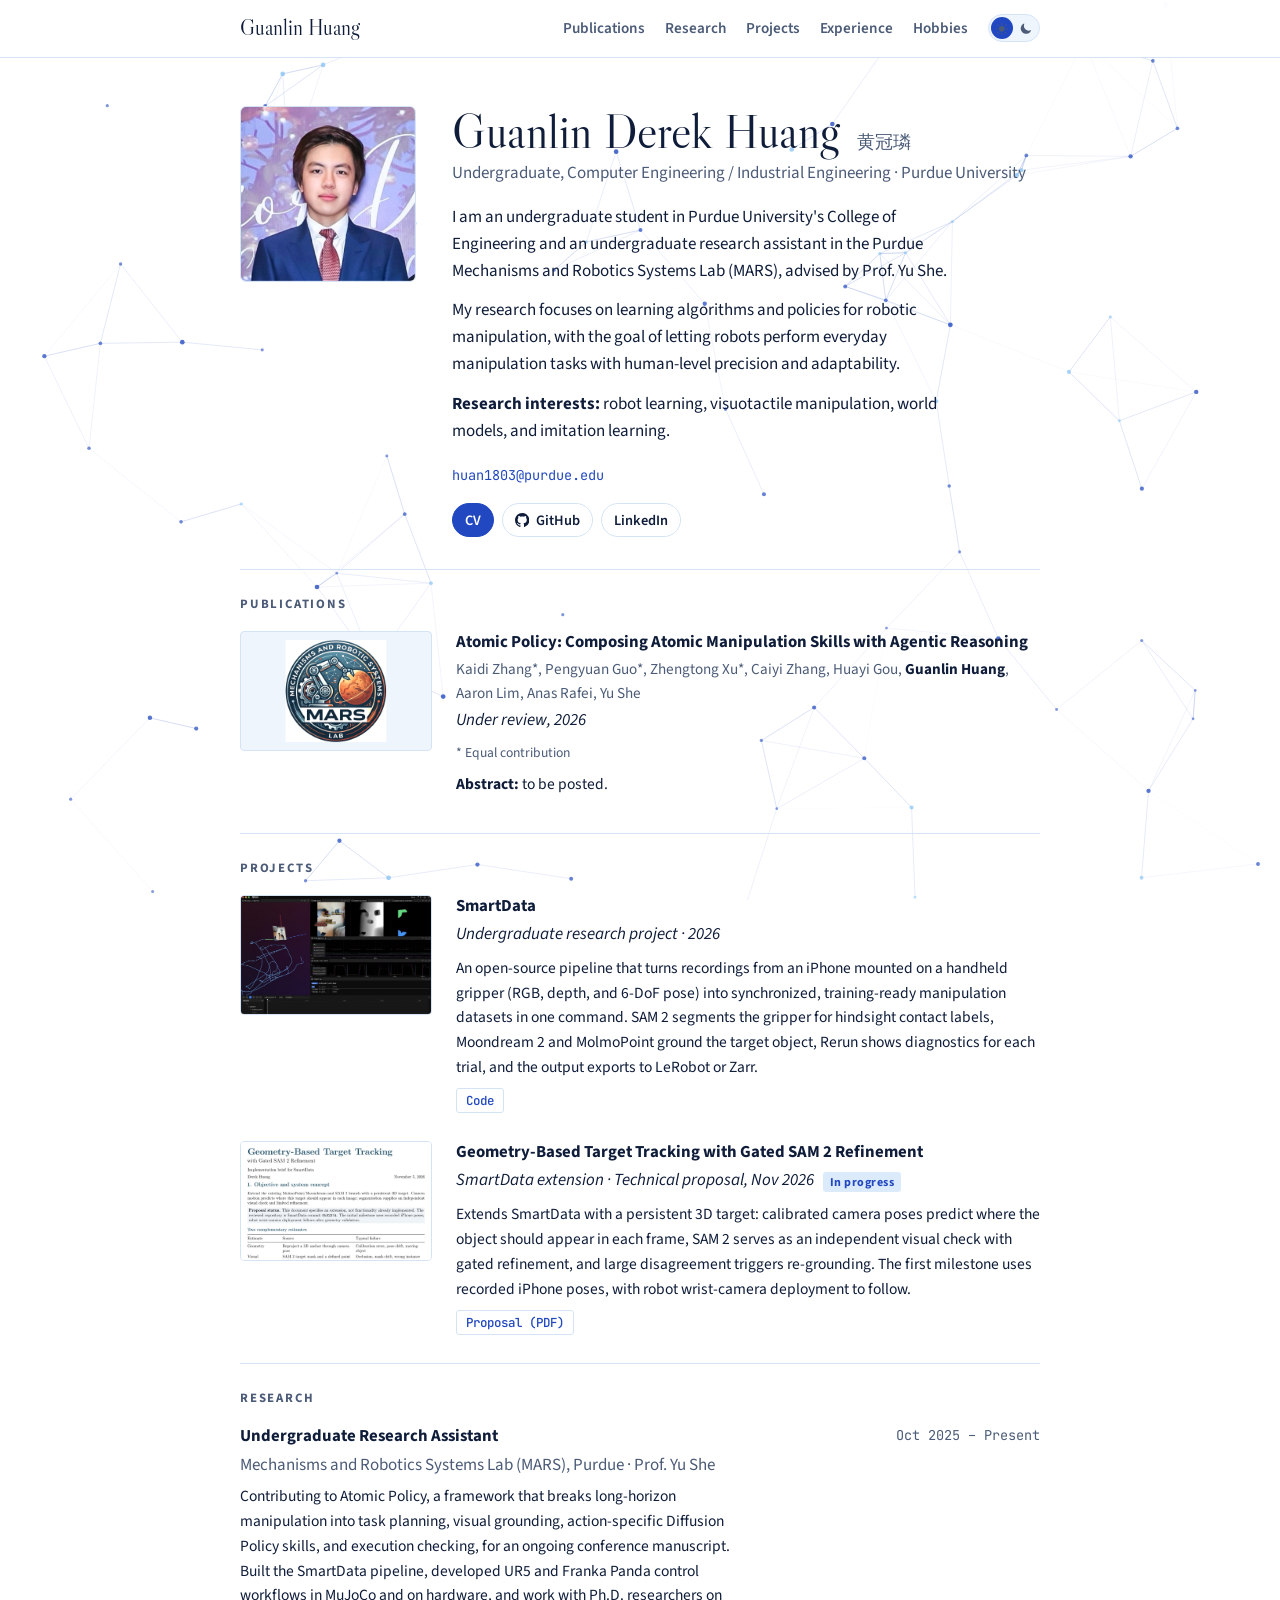
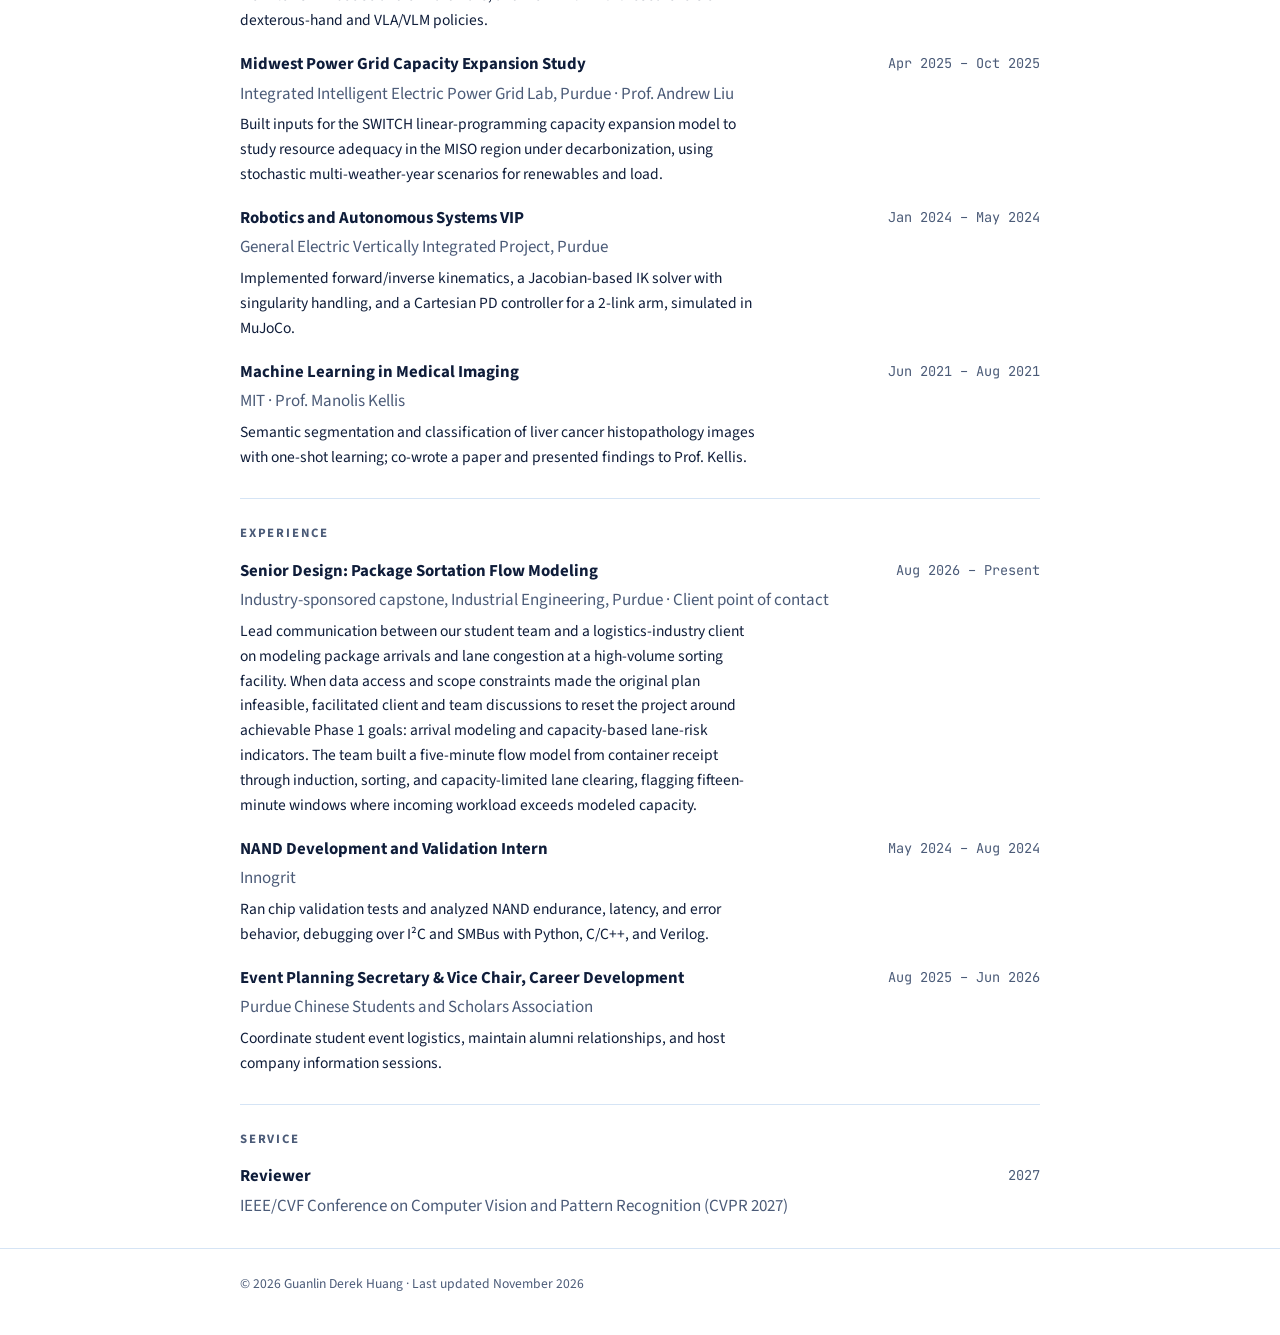
==== commit 79a1701c: "Add anonymized senior design experience and Service section Co-Authored-By: Claude Opus 5.5 <noreply" ====
--- a/index.html
+++ b/index.html
@@ -153,6 +153,11 @@
     <h2>Experience</h2>
     <ul class="timeline">
       <li>
+        <h3>Senior Design: Package Sortation Flow Modeling</h3><span class="when">Aug 2026 – Present</span>
+        <p class="org">Industry-sponsored capstone, Industrial Engineering, Purdue · Client point of contact</p>
+        <p class="what">Lead communication between our student team and a logistics-industry client on modeling package arrivals and lane congestion at a high-volume sorting facility. When data access and scope constraints made the original plan infeasible, facilitated client and team discussions to reset the project around achievable Phase 1 goals: arrival modeling and capacity-based lane-risk indicators. The team built a five-minute flow model from container receipt through induction, sorting, and capacity-limited lane clearing, flagging fifteen-minute windows where incoming workload exceeds modeled capacity.</p>
+      </li>
+      <li>
         <h3>NAND Development and Validation Intern</h3><span class="when">May 2024 – Aug 2024</span>
         <p class="org">Innogrit</p>
         <p class="what">Ran chip validation tests and analyzed NAND endurance, latency, and error behavior, debugging over I²C and SMBus with Python, C/C++, and Verilog.</p>
@@ -164,6 +169,16 @@
       </li>
     </ul>
   </section>
+
+  <section id="service">
+    <h2>Service</h2>
+    <ul class="timeline">
+      <li>
+        <h3>Reviewer</h3><span class="when">2027</span>
+        <p class="org">IEEE/CVF Conference on Computer Vision and Pattern Recognition (CVPR 2027)</p>
+      </li>
+    </ul>
+  </section>
 </main>
 
 <footer>
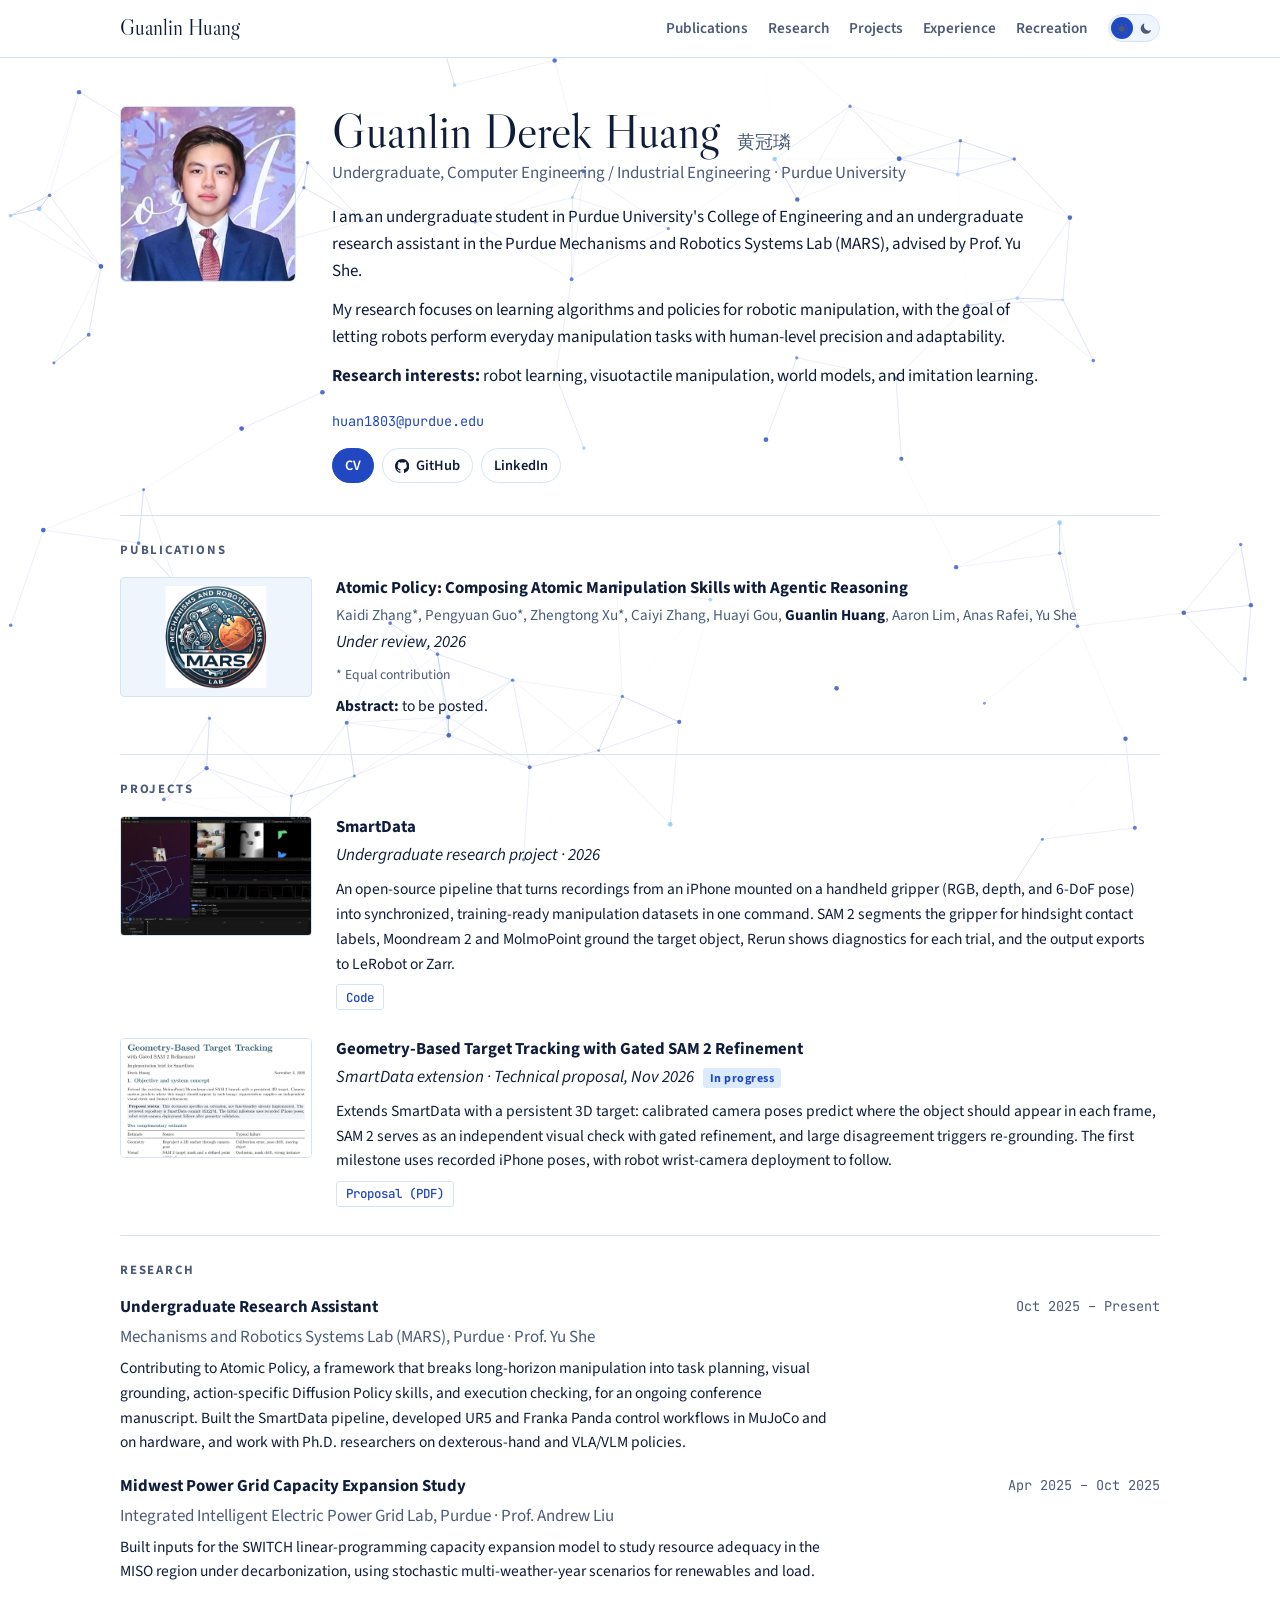
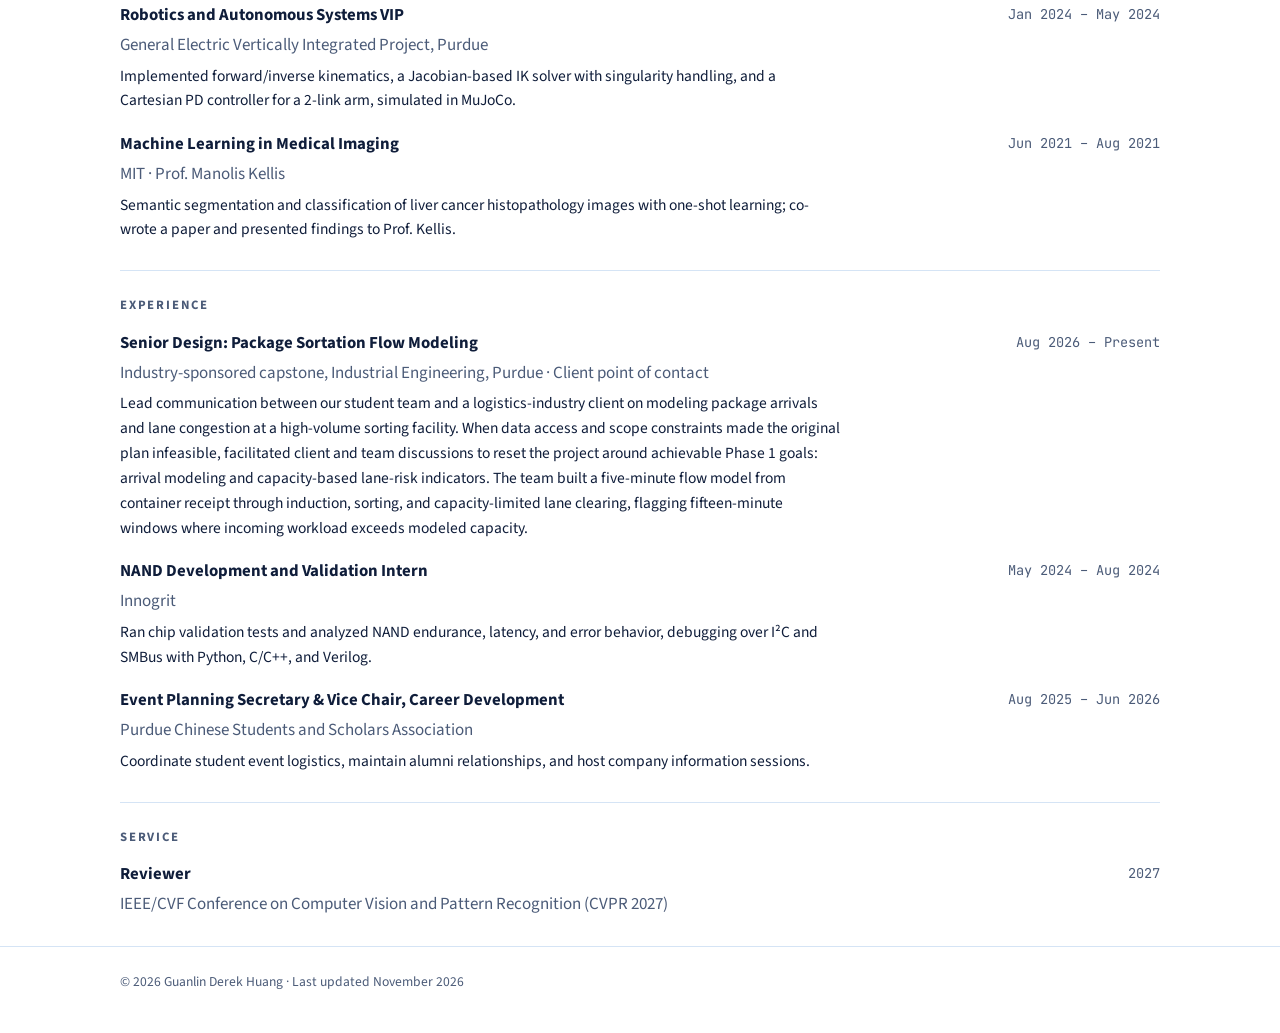
==== commit 86422855: "Rename Hobbies to Recreation; add delivery robot carousel with per-photo captions Co-Authored-By: Cl" ====
--- a/index.html
+++ b/index.html
@@ -33,7 +33,7 @@
           <li><a href="#research">Research</a></li>
           <li><a href="#projects">Projects</a></li>
           <li><a href="#experience">Experience</a></li>
-          <li><a href="hobbies.html">Hobbies</a></li>
+          <li><a href="hobbies.html">Recreation</a></li>
         </ul>
       </nav>
       <button class="theme-toggle" type="button" aria-label="Toggle dark mode">
--- a/assets/site.css
+++ b/assets/site.css
@@ -14,7 +14,7 @@
   --display: "Libre Caslon Display", "Iowan Old Style", Georgia, serif;
   --body: "Source Sans 3", "Segoe UI", system-ui, sans-serif;
   --mono: "JetBrains Mono", ui-monospace, Menlo, monospace;
-  --col: 52rem;
+  --col: 67rem;  /* 1072px incl. 16px gutters = 1040px content */
   color-scheme: light;
 }
 /* Dark: Purdue black and gold */
@@ -76,7 +76,7 @@
 h1 { font-family: var(--display); font-weight: 400; font-size: clamp(2.2rem, 5vw, 3rem); line-height: 1.05; margin: 0 0 .25rem; text-wrap: balance; }
 .native { font-size: 1.1rem; color: var(--muted); margin-left: .35rem; font-family: var(--body); }
 .role { color: var(--muted); margin: 0 0 1rem; }
-.bio { margin: 0 0 1.25rem; max-width: 65ch; }
+.bio { margin: 0 0 1.25rem; max-width: 90ch; }
 .bio p { margin: 0 0 .75rem; }
 .contact { font-family: var(--mono); font-size: .85rem; color: var(--muted); margin: 0 0 1rem; }
 .links { display: flex; flex-wrap: wrap; gap: .5rem; padding: 0; margin: 0; list-style: none; }
@@ -141,7 +141,7 @@
 .timeline li { display: grid; grid-template-columns: 1fr auto; gap: .1rem 1rem; }
 .timeline .when { font-family: var(--mono); font-size: .85rem; color: var(--muted); font-variant-numeric: tabular-nums; white-space: nowrap; }
 .timeline .org { color: var(--muted); grid-column: 1 / -1; margin: 0; }
-.timeline .what { grid-column: 1 / -1; margin: .2rem 0 0; font-size: .97rem; max-width: 65ch; }
+.timeline .what { grid-column: 1 / -1; margin: .2rem 0 0; font-size: .97rem; max-width: 90ch; }
 
 /* Interactive background */
 #bg-canvas { position: fixed; inset: 0; width: 100%; height: 100%; z-index: 0; pointer-events: none; }
@@ -169,7 +169,8 @@
 /* Hobbies */
 .page-head { padding-block: 3rem 1.5rem; }
 .page-head p { color: var(--muted); max-width: 60ch; margin: .5rem 0 0; }
-.hobbies { display: grid; grid-template-columns: repeat(auto-fill, minmax(15rem, 1fr)); gap: 1.25rem; }
+.hobbies { columns: 3 17rem; column-gap: 1.25rem; } /* Pinterest-style masonry: each card is as tall as its photos need */
+.hobbies > .hobby { break-inside: avoid; margin-bottom: 1.25rem; width: 100%; }
 .hobby {
   border: 1px solid var(--rule); border-radius: 8px; overflow: hidden;
   background: color-mix(in srgb, var(--surface) 85%, transparent);
@@ -202,3 +203,33 @@
   .theme-toggle { position: absolute; top: .75rem; right: max(16px, env(safe-area-inset-right, 0px)); }
 }
 nav a[aria-current="page"] { color: var(--accent); }
+
+/* Hobby carousel: one photo at a time in a black frame sized to the set's widest photo,
+   so a landscape photo fills it and portrait photos keep the same height with black sides. */
+.slideshow { position: relative; background: #000; border-bottom: 1px solid var(--rule); overflow: hidden; touch-action: pan-y; }
+.slides { list-style: none; margin: 0; padding: 0; position: relative; width: 100%; aspect-ratio: var(--frame, 4 / 3); }
+.slides:focus-visible { outline: 2px solid var(--accent); outline-offset: -2px; }
+.slide { position: absolute; inset: 0; opacity: 0; visibility: hidden; transition: opacity .45s ease, visibility 0s linear .45s; }
+.slide.is-active { opacity: 1; visibility: visible; transition: opacity .45s ease; }
+.slide img { display: block; width: 100%; height: 100%; max-width: none; object-fit: contain; object-position: center; user-select: none; -webkit-user-drag: none; }
+.ss-btn {
+  position: absolute; top: 50%; transform: translateY(-50%); z-index: 2; width: 2.1rem; height: 2.1rem; border-radius: 50%;
+  border: 1px solid color-mix(in srgb, var(--accent) 60%, transparent); cursor: pointer; padding: 0;
+  background: color-mix(in srgb, var(--bg) 70%, transparent); color: var(--ink); backdrop-filter: blur(4px);
+  display: grid; place-items: center; opacity: .85; transition: opacity .2s, background-color .2s;
+}
+.ss-btn:hover, .ss-btn:focus-visible { opacity: 1; background: var(--accent); color: var(--bg); }
+.ss-btn:focus-visible { outline: 2px solid var(--accent); outline-offset: 2px; }
+.ss-btn svg { width: 1.1rem; height: 1.1rem; fill: currentColor; }
+.ss-btn.prev { left: .6rem; } .ss-btn.next { right: .6rem; }
+.ss-dots { position: absolute; left: 0; right: 0; bottom: .6rem; z-index: 2; display: flex; justify-content: center; gap: .4rem; }
+.ss-dots button {
+  width: .5rem; height: .5rem; border-radius: 999px; border: 0; padding: 0; cursor: pointer;
+  background: rgba(255,255,255,.55); transition: width .25s, background-color .25s;
+}
+.ss-dots button[aria-current="true"] { width: 1.3rem; background: var(--accent); }
+.ss-count { position: absolute; top: .55rem; right: .6rem; z-index: 2; font: 500 .72rem var(--mono); color: #fff; background: rgba(0,0,0,.45); padding: .1rem .45rem; border-radius: 999px; }
+@media (prefers-reduced-motion: reduce) { .slide, .slide.is-active, .ss-dots button { transition: none; } }
+.hobby .score { font-size: .9rem; color: var(--muted); }
+.hobby .score strong { color: var(--ink); font-family: var(--mono); font-weight: 500; letter-spacing: .02em; }
+.hobby .ss-caption { min-height: 1.6em; }
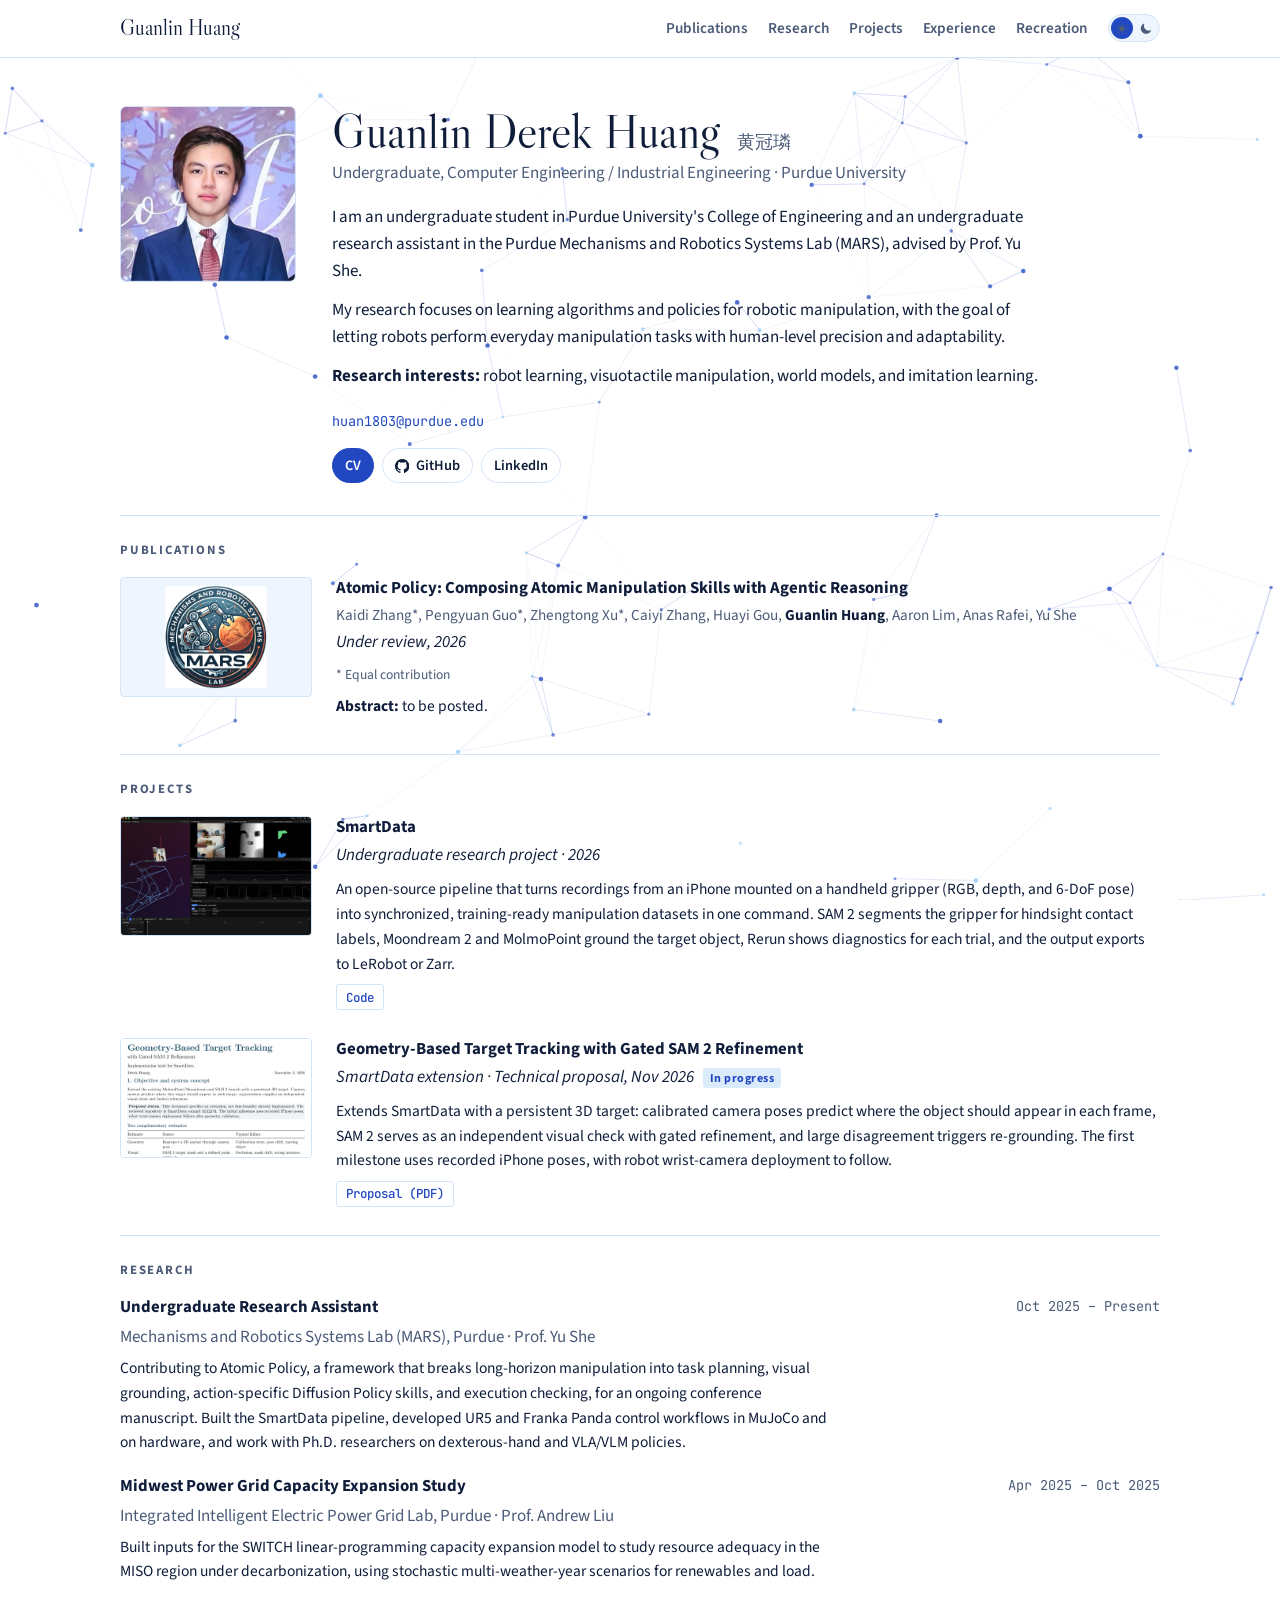
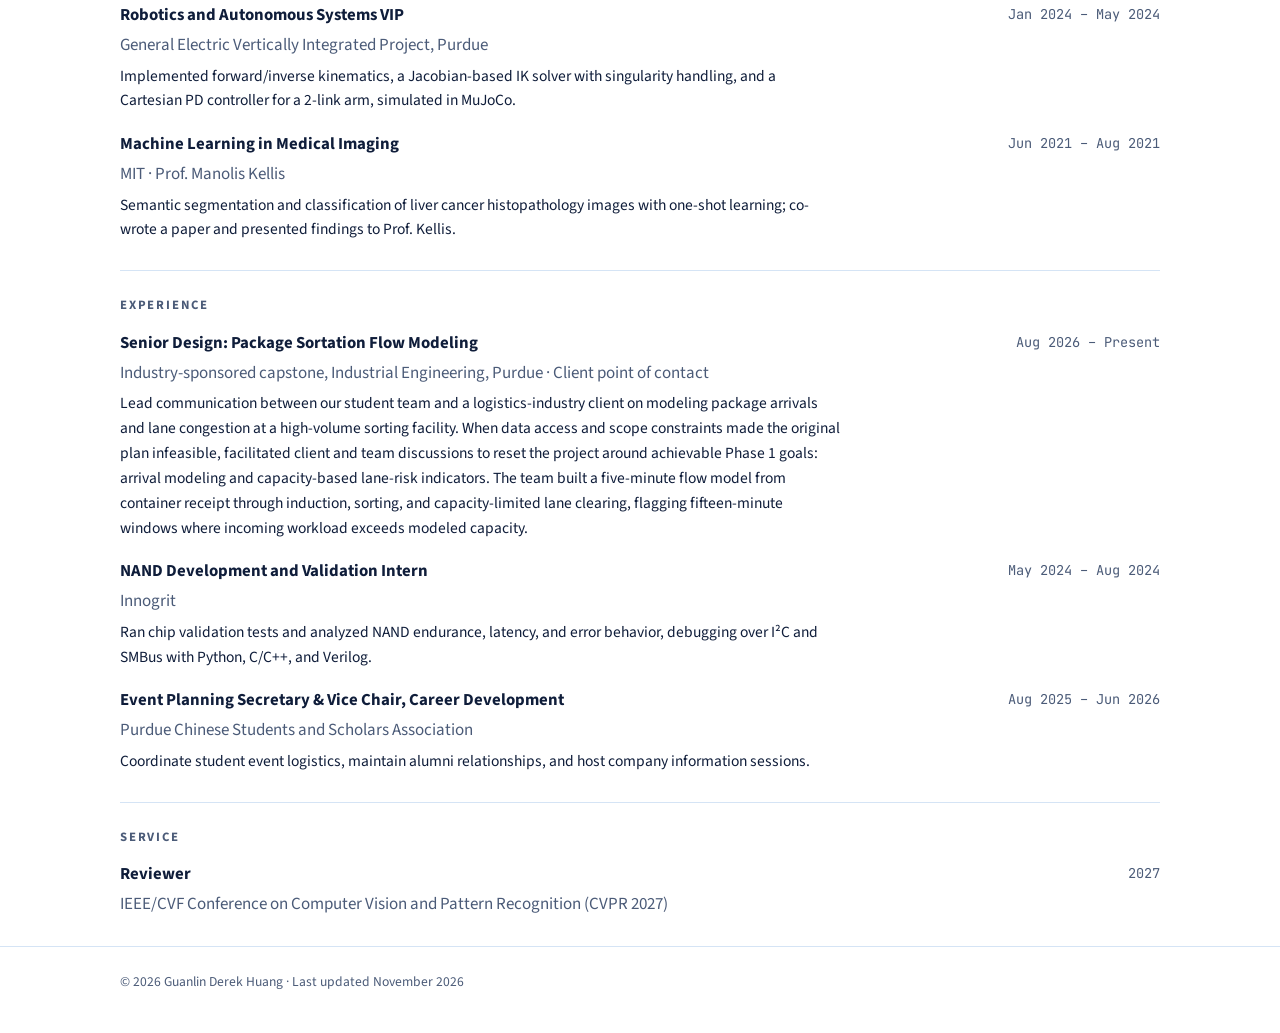
==== commit cfe6a70c: "Add private GoatCounter visitor analytics Co-Authored-By: Claude Opus 5.5 <noreply@anthropic.com> Cl" ====
--- a/index.html
+++ b/index.html
@@ -185,5 +185,7 @@
   <div class="wrap">© 2026 Guanlin Derek Huang · Last updated November 2026</div>
 </footer>
 <script src="assets/site.js" defer></script>
+<!-- Private visitor analytics (dashboard: dgh47906.goatcounter.com) -->
+<script data-goatcounter="https://dgh47906.goatcounter.com/count" async src="https://gc.zgo.at/count.js"></script>
 </body>
 </html>
